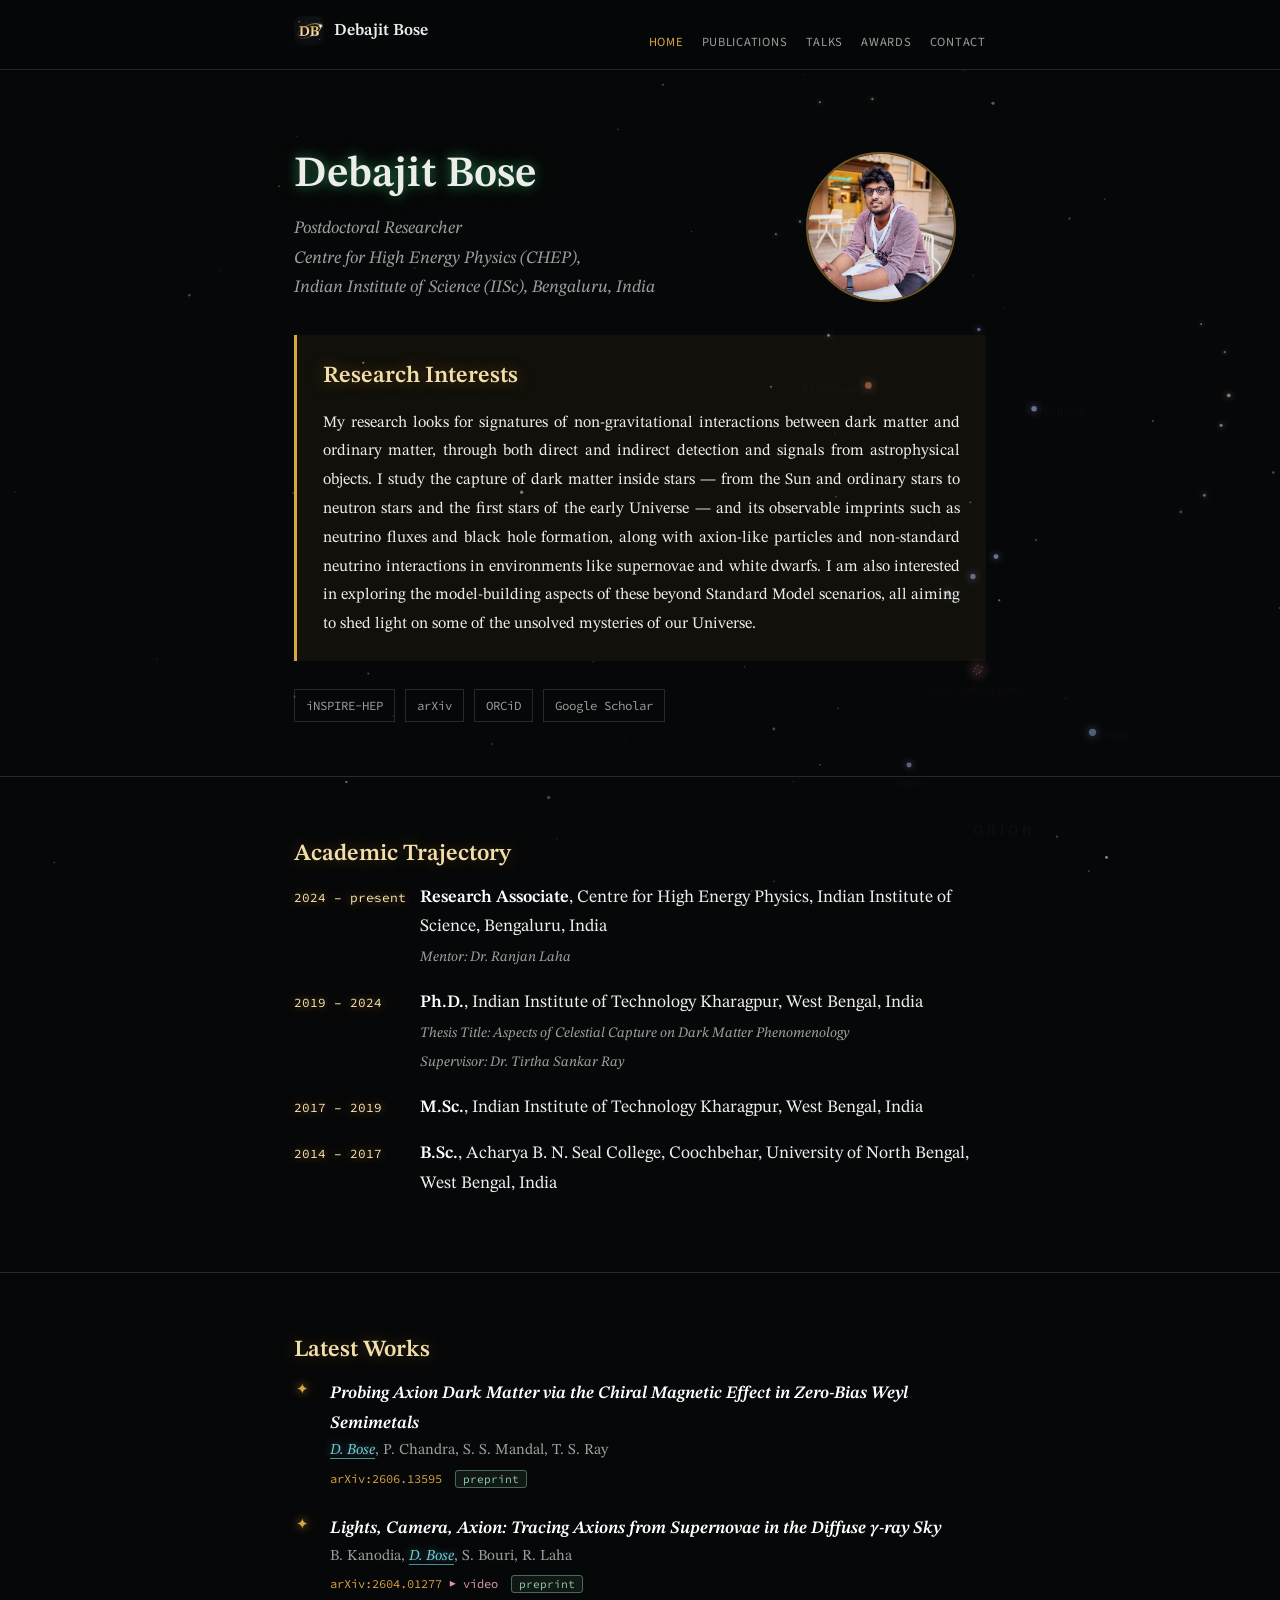
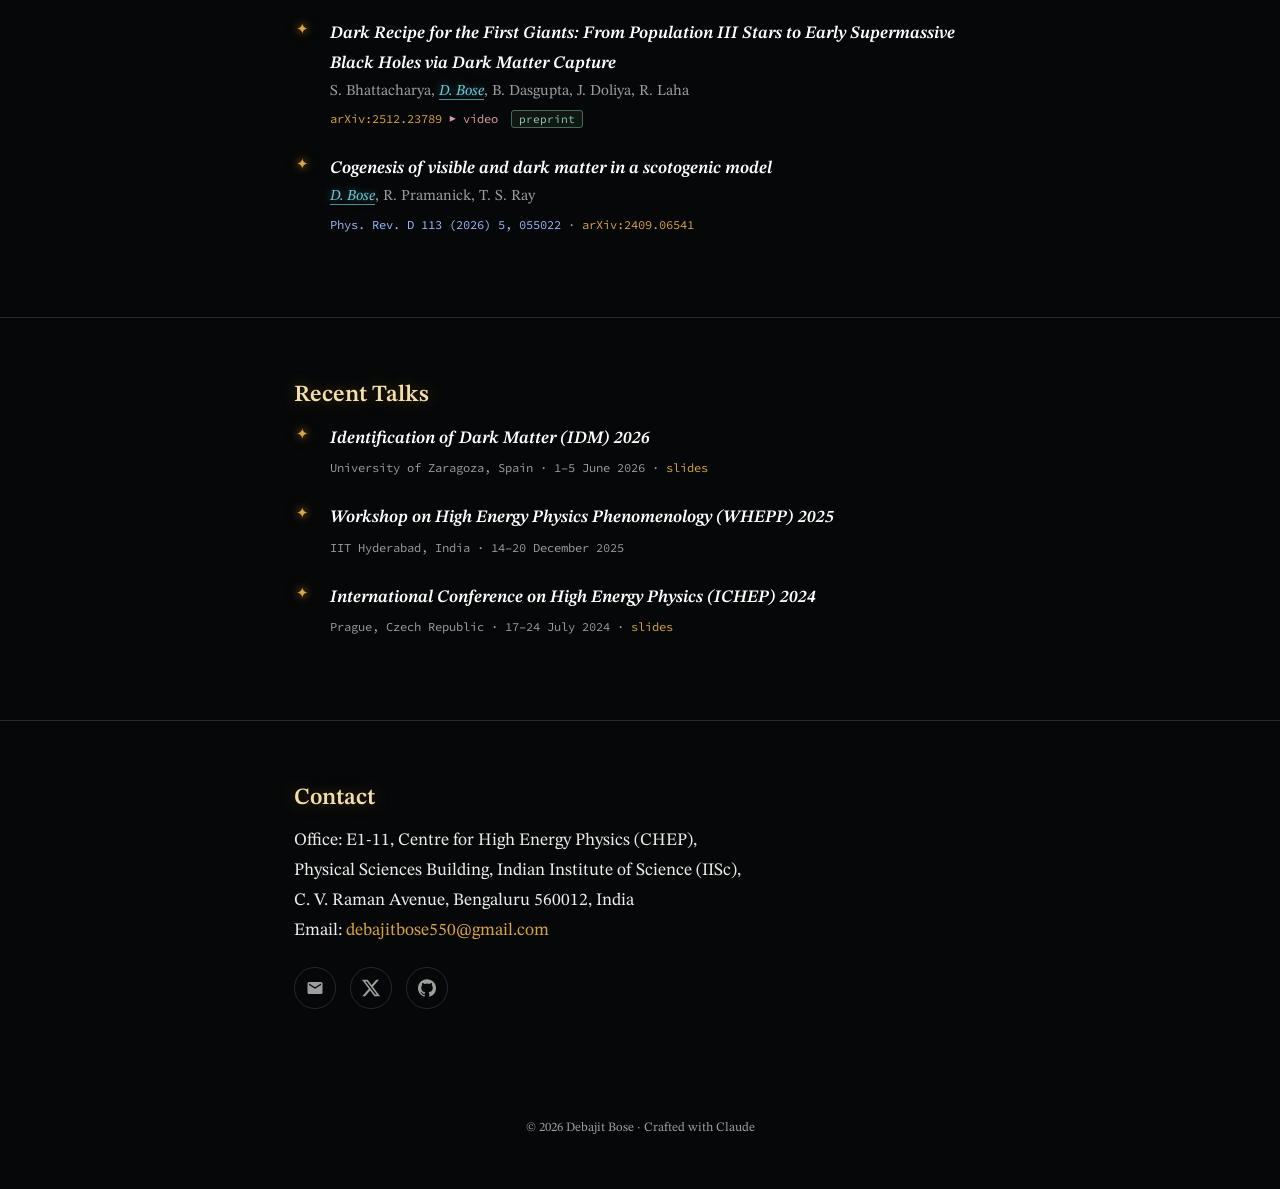
==== index.html @ 596e59e3 "Update index.html" ====
<!DOCTYPE html>
<html lang="en">
<head>
<meta charset="UTF-8">
<meta name="viewport" content="width=device-width, initial-scale=1.0">
<title>Debajit Bose — Particle Astrophysics</title>
<link rel="icon" href="dbose_logo.svg" type="image/svg+xml">
<meta name="description" content="Debajit Bose — postdoctoral researcher in dark matter phenomenology and particle astrophysics at CHEP, IISc Bengaluru.">
<link rel="preconnect" href="https://fonts.googleapis.com">
<link href="https://fonts.googleapis.com/css2?family=STIX+Two+Text:ital,wght@0,400;0,600;1,400&family=Source+Sans+3:ital,wght@0,400;0,600;1,400&family=Source+Code+Pro:wght@400&display=swap" rel="stylesheet">
<link rel="stylesheet" href="style.css">
</head>
<!-- The constellation for this page. Options: orion, virgo, scorpius, taurus, sagittarius -->
<body data-constellation="orion">

<canvas id="bg"></canvas>

<!-- ================= NAVIGATION (same on every page) ================= -->
<nav><div class="wrap">
  <!-- <span class="name">Debajit Bose</span> -->
  <a href="/" class="brand"><img class="brand-logo" src="dbose_logo.svg" alt="Debajit Bose logo"><span class="name">Debajit Bose</span></a>
  <ul>
    <li><a href="/" class="active">Home</a></li>
    <li><a href="publications.html">Publications</a></li>
    <li><a href="talks.html">Talks</a></li>
    <!-- <li><a href="proceedings.html">Proceedings</a></li> -->
    <li><a href="awards.html">Awards</a></li>
    <li><a href="/#contact">Contact</a></li>
  </ul>
  <div id="prog"></div>
</div></nav>

<!-- ================= HEADER: NAME + RESEARCH INTERESTS ================= -->
<header><div class="wrap reveal in">
  <!-- <h1>Debajit Bose</h1>
  <p class="affil">Research Associate · Centre for High Energy Physics<br>Indian Institute of Science, Bengaluru, India</p> -->
  <div class="namerow">
    <div>
      <h1>Debajit Bose</h1>
      <p class="affil">Postdoctoral Researcher<br>Centre for High Energy Physics (CHEP),<br>Indian Institute of Science (IISc), Bengaluru, India</p>
    </div>
    <img class="avatar" src="dbose_photo.jpg" alt="Debajit Bose" onerror="this.style.display='none'">
  </div>

  <div class="abstract">
    <h2>Research Interests</h2>
    <p>
    My research looks for signatures of non-gravitational interactions between dark matter and ordinary matter, 
    through both direct and indirect detection and signals from astrophysical objects. I study the capture of dark matter 
    inside stars — from the Sun and ordinary stars to neutron stars and the first stars of the early Universe — and its 
    observable imprints such as neutrino fluxes and black hole formation, along with axion-like particles and non-standard 
    neutrino interactions in environments like supernovae and white dwarfs. I am also interested in exploring the model-building 
    aspects of these beyond Standard Model scenarios, all aiming to shed light on some of the unsolved mysteries of our Universe.
    </p>
  </div>
  
  <style>
  .abstract p {
    text-align: justify;
    text-justify: inter-word;
    line-height: 1.8;
  }
  </style>

  <!-- ===== PROFILE LINKS: replace # with your real links ===== -->
  <div class="ids">
    <a href="https://inspirehep.net/authors/1922045?ui-citation-summary=true">iNSPIRE-HEP</a> <!-- INSPIRE-HEP AUTHOR PAGE LINK -->
    <a href="https://arxiv.org/search/?query=Debajit+Bose&searchtype=all&source=header">arXiv</a> <!-- ARXIV AUTHOR PAGE LINK -->
    <a href="https://orcid.org/0000-0001-8594-8885">ORCiD</a>
    <a href="https://scholar.google.com/citations?user=XjFADtMAAAAJ&hl=en&oi=ao">Google Scholar</a> <!-- GOOGLE SCHOLAR LINK -->
    <!-- <a href="cv.pdf">CV (PDF)</a> <!-- File named cv.pdf is need in the repository -->
  </div>
</div></header>

<!-- ===================== I. Academic History ===================== -->
<section id="education"><div class="wrap reveal">
  <!-- <h2><span class="secnum">I.</span>Education &amp; positions</h2> -->
  <h2>Academic Trajectory</h2>
  <!-- To add a row, copy one <div class="row"> ... </div> block -->
  <div class="row"><span class="yr">2024 – present</span><p><b>Research Associate</b>, Centre for High Energy Physics, Indian Institute of Science, Bengaluru, India<br>
    <i style="font-size:.9rem;color:var(--muted)">Mentor: Dr. Ranjan Laha</i></p></div>
  <div class="row"><span class="yr">2019 – 2024</span><p><b>Ph.D.</b>, Indian Institute of Technology Kharagpur, West Bengal, India<br>
    <i style="font-size:.9rem;color:var(--muted)">Thesis Title: Aspects of Celestial Capture on Dark Matter Phenomenology <br> Supervisor: Dr. Tirtha Sankar Ray</i></p></div>
  <div class="row"><span class="yr">2017 – 2019</span><p><b>M.Sc.</b>, Indian Institute of Technology Kharagpur, West Bengal, India</p></div>
  <div class="row"><span class="yr">2014 – 2017</span><p><b>B.Sc.</b>, Acharya B. N. Seal College, Coochbehar, University of North Bengal, West Bengal, India</p></div>
</div></section>

<!-- ===================== II. RECENT PREPRINTS & PUBLICATIONS ===================== -->
<section id="publications"><div class="wrap reveal">
  <!-- <h2><span class="secnum">II.</span>Recent Preprints &amp; Publications</h2> -->
  <h2>Latest Works</h2>
  <!-- <p class="seclead">Three most recent shown here — <a class="viewall" href="publications.html">view all →</a></p> -->
  <!-- To change these, copy entries from publications.html -->
  <ol class="refs">
    <li>
      <p class="pt">Probing Axion Dark Matter via the Chiral Magnetic Effect in Zero-Bias Weyl Semimetals</p>
      <p class="pa"><em>D. Bose</em>, P. Chandra, S. S. Mandal, T. S. Ray</p>
      <p class="pm"><a href="https://arxiv.org/abs/2606.13595">arXiv:2606.13595</a> <span class="tag">preprint</span></p>
    </li>
    <li>
      <p class="pt">Lights, Camera, Axion: Tracing Axions from Supernovae in the Diffuse &gamma;-ray Sky</p>
      <p class="pa">B. Kanodia, <em>D. Bose</em>, S. Bouri, R. Laha</p>
      <p class="pm"><a href="https://arxiv.org/abs/2604.01277">arXiv:2604.01277</a> <a class="youtube" href="https://youtu.be/Fe21R1D9jYI?si=KUGg5scEwMs_QJsv">▶ video</a> <span class="tag">preprint</span></p>
    </li>
    <li>
      <p class="pt">Dark Recipe for the First Giants: From Population III Stars to Early Supermassive Black Holes via Dark Matter Capture</p>
      <p class="pa">S. Bhattacharya, <em>D. Bose</em>, B. Dasgupta, J. Doliya, R. Laha</p>
      <p class="pm"><a href="https://arxiv.org/abs/2512.23789">arXiv:2512.23789</a> <a class="youtube" href="https://youtu.be/Kw52H-9Yb5Q?si=sDFeOWJeKEdwq_dn">▶ video</a> <span class="tag">preprint</span></p>
    </li>
    <li>
      <p class="pt">Cogenesis of visible and dark matter in a scotogenic model</p>
      <p class="pa"><em>D. Bose</em>, R. Pramanick, T. S. Ray</p>
      <p class="pm">
      <a class="journal" href="https://doi.org/10.1103/yrst-ltr5">Phys. Rev. D 113 (2026) 5, 055022</a> ·  
      <a href="https://arxiv.org/abs/2409.06541">arXiv:2409.06541</a>
      </p>
    </li>
  </ol>
</div></section>

<!-- ===================== III. RECENT TALKS ===================== -->
<section id="talks"><div class="wrap reveal">
  <!-- <h2><span class="secnum">III.</span>Recent Talks</h2> -->
  <h2>Recent Talks</h2>
  <!-- <p class="seclead">Three most recent shown here — <a class="viewall" href="talks.html">view all →</a></p> -->
  <!-- SAMPLE ENTRIES — replace with your real talks -->
  <ol class="refs">
    <li>
      <p class="pt">Identification of Dark Matter (IDM) 2026</p>
      <p class="pm">
        University of Zaragoza, Spain · 1–5 June 2026 ·
        <a href="https://indico.capa.unizar.es/event/40/contributions/743/attachments/676/1201/Debajit_Bose_IDM2026.pdf">slides</a>
      </p>
    </li>
    <li>
      <p class="pt">Workshop on High Energy Physics Phenomenology (WHEPP) 2025</p>
      <p class="pm">
        IIT Hyderabad, India · 14–20 December 2025
      </p>
    </li>
    <li>
      <p class="pt">International Conference on High Energy Physics (ICHEP) 2024</p>
      <p class="pm">
        Prague, Czech Republic · 17–24 July 2024 ·
        <a href="https://indico.cern.ch/event/1291157/contributions/5905101/attachments/2900308/5086020/2024_Debajit_ICHEP.pdf">slides</a>
      </p>
    </li>
  </ol>
</div></section>

<!-- ===================== IV. CONTACT ===================== -->
<section id="contact"><div class="wrap reveal">
  <!-- <h2><span class="secnum">IV.</span>Contact</h2> -->
  <h2>Contact</h2>
  <p>Office: E1-11, Centre for High Energy Physics (CHEP),<br>
  Physical Sciences Building, Indian Institute of Science (IISc),<br>
  C. V. Raman Avenue, Bengaluru 560012, India<br>
  Email: <a href="mailto:debajitbose550@gmail.com">debajitbose550@gmail.com</a></p>

  <!-- ===== SOCIAL ICONS: replace each # with your profile link ===== -->
  <div class="socials">
    <a href="mailto:debajitbose550@gmail.com" title="Email" aria-label="Email"><svg viewBox="0 0 24 24"><path d="M20 4H4a2 2 0 0 0-2 2v12a2 2 0 0 0 2 2h16a2 2 0 0 0 2-2V6a2 2 0 0 0-2-2zm0 4-8 5-8-5V6l8 5 8-5v2z"/></svg></a>
    <a href="https://x.com/debajit_bose" title="X (Twitter)" aria-label="X"><svg viewBox="0 0 24 24"><path d="M18.9 1.15h3.68l-8.04 9.19L24 22.85h-7.41l-5.8-7.58-6.64 7.58H.46l8.6-9.83L0 1.15h7.59l5.24 6.93 6.07-6.93zm-1.29 19.5h2.04L6.49 3.24H4.3l13.31 17.41z"/></svg></a>
    <!-- <a href="#" title="LinkedIn" aria-label="LinkedIn"><svg viewBox="0 0 24 24"><path d="M4.98 3.5C4.98 4.88 3.87 6 2.5 6S0 4.88 0 3.5 1.12 1 2.5 1s2.48 1.12 2.48 2.5zM.24 8.1h4.52V23H.24V8.1zM8.34 8.1h4.33v2.03h.06c.6-1.14 2.08-2.34 4.28-2.34 4.58 0 5.42 3.01 5.42 6.92V23h-4.52v-7.34c0-1.75-.03-4-2.44-4-2.44 0-2.81 1.9-2.81 3.87V23H8.34V8.1z"/></svg></a> -->
    <a href="https://github.com/debajitbose" title="GitHub" aria-label="GitHub"><svg viewBox="0 0 24 24"><path d="M12 .3a12 12 0 0 0-3.79 23.39c.6.11.82-.26.82-.58v-2.04c-3.34.73-4.04-1.61-4.04-1.61-.55-1.39-1.34-1.76-1.34-1.76-1.09-.74.08-.73.08-.73 1.2.08 1.84 1.24 1.84 1.24 1.07 1.83 2.81 1.3 3.5 1 .1-.78.42-1.31.76-1.61-2.66-.3-5.47-1.33-5.47-5.93 0-1.31.47-2.38 1.24-3.22-.13-.3-.54-1.52.11-3.18 0 0 1.01-.32 3.3 1.23a11.5 11.5 0 0 1 6 0c2.29-1.55 3.29-1.23 3.29-1.23.66 1.66.25 2.88.12 3.18.77.84 1.24 1.91 1.24 3.22 0 4.61-2.81 5.62-5.49 5.92.43.37.82 1.1.82 2.22v3.29c0 .32.21.7.83.58A12 12 0 0 0 12 .3z"/></svg></a>
    <!-- <a href="#" title="Bluesky" aria-label="Bluesky"><svg viewBox="0 0 24 24"><path d="M5.2 2.9C7.9 4.9 10.8 9 12 11.2 13.2 9 16.1 4.9 18.8 2.9 20.7 1.5 24 .4 24 3.9c0 .7-.4 5.8-.6 6.6-.8 2.9-3.6 3.7-6.1 3.2 4.4.7 5.5 3.2 3.1 5.7-4.6 4.6-6.6-1.2-8.2-4.6-1.6 3.4-3.6 9.2-8.2 4.6-2.4-2.5-1.3-5 3.1-5.7-2.5.5-5.3-.3-6.1-3.2C.4 9.7 0 4.6 0 3.9 0 .4 3.3 1.5 5.2 2.9z"/></svg></a> -->
  </div>
</div></section>

<footer>© 2026 Debajit Bose · Crafted with Claude</footer>

<script src="sky.js" defer></script>
</body>
</html>
---- style.css ----
/* ============================================================
   DEBAJIT BOSE — ACADEMIC WEBSITE STYLESHEET
   To change the accent colour, edit --gold and --gold-bright below.
   ============================================================ */

:root{
  --sky:#060708;            /* page background (near-black night sky) */
  --star:#EDEDEA;           /* main text colour */
  --muted:#9C9E9B;          /* secondary text colour */
  --gold:#D9A441;           /* accent */
  --gold-bright:#FFE7B0;    /* bright accent / glow */
  --heading:#F2DEA9;        /* glowing yellow headings */
  --rule:rgba(237,237,234,.14);
}
*{margin:0;padding:0;box-sizing:border-box}
html{scroll-behavior:smooth}
body{background:var(--sky);color:var(--star);font:400 17.5px/1.7 "STIX Two Text",serif}
a{color:var(--gold);text-decoration:none}
a:hover{color:var(--gold-bright)}
.wrap{max-width:740px;margin:0 auto;padding:0 24px}

#bg{position:fixed;inset:0;z-index:-1}

/* ---------- top navigation ---------- */
nav{border-bottom:1px solid var(--rule);background:rgba(6,7,8,.82);backdrop-filter:blur(8px);position:sticky;top:0;z-index:10}
nav .wrap{display:flex;justify-content:space-between;align-items:baseline;padding:16px 24px;position:relative;flex-wrap:wrap;gap:8px}
nav .name{font-weight:600;font-size:1.05rem;color:var(--star)}
nav ul{display:flex;gap:18px;list-style:none;font-family:"Source Sans 3",sans-serif;font-size:.78rem;letter-spacing:.06em;text-transform:uppercase;flex-wrap:wrap}
nav ul a{color:var(--muted)}
nav ul a:hover,nav ul a.active{color:var(--gold)}
#prog{position:absolute;left:0;bottom:-1px;height:2px;width:0%;background:linear-gradient(90deg,var(--gold),var(--gold-bright));box-shadow:0 0 8px rgba(217,164,65,.7)}

/* ---------- logo at the top ---------- */
.brand{display:flex;align-items:center;gap:10px;text-decoration:none}
.brand:hover{text-decoration:none}
.brand-logo{width:30px;height:30px;display:block;flex-shrink:0}
.brand .name{color:var(--star)}
.brand:hover .name{color:var(--gold)}

/* ---------- header (home page) ---------- */
header{padding:80px 0 54px;border-bottom:1px solid var(--rule)}
h1{font-size:2.7rem;font-weight:600;line-height:1.15}
header h1{text-shadow:0 0 12px rgba(60,179,113,.55),0 0 26px rgba(60,179,113,.3)}
.affil{margin-top:14px;font-style:italic;color:var(--muted)}
.abstract{margin-top:32px;padding:22px 26px;border-left:3px solid var(--gold);background:rgba(217,164,65,.06);font-size:1rem}
.abstract h2{margin-bottom:12px}
.ids{margin-top:28px;font-family:"Source Code Pro",monospace;font-size:.78rem;display:flex;flex-wrap:wrap;gap:10px}
.ids a{border:1px solid var(--rule);padding:5px 11px;color:var(--muted)}
.ids a:hover{border-color:var(--gold);color:var(--gold)}
.namerow{display:flex;align-items:center;justify-content:space-between;gap:30px}

/* ---------- avatar ---------- */
.avatar{width:150px;height:150px;border-radius:50%;object-fit:cover;flex-shrink:0;margin-right:30px;
  border:2px solid rgba(217,164,65,.5);animation:halo 4s ease-in-out infinite}
@keyframes halo{
  0%,100%{box-shadow:0 0 18px 3px rgba(217,164,65,.22), 0 0 48px 8px rgba(217,164,65,.08)}
  50%{box-shadow:0 0 26px 6px rgba(217,164,65,.34), 0 0 68px 14px rgba(217,164,65,.14)}
}
@media(max-width:600px){
  .namerow{flex-direction:column-reverse;align-items:flex-start;gap:20px}
  .avatar{width:120px;height:120px}
}
@media (prefers-reduced-motion: reduce){.avatar{animation:none;box-shadow:0 0 20px 4px rgba(217,164,65,.25)}}

/* ---------- sections & headings ---------- */
section{padding:58px 0;border-bottom:1px solid var(--rule)}
section:last-of-type{border-bottom:none}
h2{font-size:1.45rem;font-weight:600;margin-bottom:8px;color:var(--heading);text-shadow:0 0 16px rgba(217,164,65,.35)}
.secnum{color:var(--gold-bright);margin-right:10px;text-shadow:0 0 14px rgba(217,164,65,.85)}
.seclead{color:var(--muted);font-style:italic;margin-bottom:28px}
.viewall{font-family:"Source Sans 3",sans-serif;font-size:.82rem;letter-spacing:.05em;text-transform:uppercase}

/* ---------- reference-style lists (publications, talks, ...) ---------- */
/* ol.refs{list-style:none;counter-reset:p}
ol.refs li{counter-increment:p;position:relative;padding:0 0 24px 44px}
ol.refs li::before{content:"["counter(p)"]";position:absolute;left:0;font-family:"Source Code Pro",monospace;font-size:.85rem;color:var(--gold-bright);text-shadow:0 0 10px rgba(217,164,65,.6)}
.pt{font-weight:600;color:#fff} */
ol.refs{list-style:none}
ol.refs li{position:relative;padding:0 0 24px 36px}
ol.refs li::before{content:"\2726";position:absolute;left:2px;top:2px;font-size:.95rem;color:var(--gold);text-shadow:0 0 8px rgba(217,164,65,.75),0 0 16px rgba(217,164,65,.35);line-height:1.3}
/* numbered + reversed — main publications list only */
ol.refs.pub-numbered{list-style:decimal;padding-left:34px}
ol.refs.pub-numbered li{padding-left:8px}
ol.refs.pub-numbered li::before{content:none}
ol.refs.pub-numbered li::marker{color:var(--gold-bright);font-family:"Source Code Pro",monospace}
.pt{font-weight:600;font-style:italic;color:#fff}
.pa{font-size:.95rem;color:var(--muted)}
/* .pa em{font-style:normal;color:var(--star);border-bottom:1px solid var(--rule)} */
/* .pa em{font-style:normal;color:#D99AA6;border-bottom:2px solid rgba(217,154,166,.75);text-shadow:0 0 8px rgba(217,154,166,.55),0 0 18px rgba(217,154,166,.3)} */
.pa em{font-style:italic;color:#6FC9D4;border-bottom:1px solid rgba(111,201,212,.7);text-shadow:0 0 8px rgba(111,201,212,.5),0 0 18px rgba(111,201,212,.28)}
.pm{font-family:"Source Code Pro",monospace;font-size:.76rem;color:var(--muted);margin-top:5px}
/* .tag{color:var(--gold);border:1px solid rgba(217,164,65,.4);padding:1px 7px;font-size:.7rem;margin-left:6px}*/
.tag{color:#8FD0A8;border:1px solid rgba(143,208,168,.45);background:rgba(143,208,168,.08);padding:1px 7px;font-size:.7rem;margin-left:6px;border-radius:3px}
.tag-online{color:#B9A7E8;border:1px solid rgba(185,167,232,.45);background:rgba(185,167,232,.08);padding:1px 7px;font-size:.7rem;margin-left:6px;border-radius:3px}
.pm a.journal{color:#9FB8FF}
.pm a.journal:hover{color:#C9D8FF}
.pm a.youtube{color:#D99AA6}
.pm a.youtube:hover{color:#D99AA6}

/* ---------- timeline rows (education, awards) ---------- */
.row{display:flex;gap:16px;margin-bottom:16px}
.row .yr{font-family:"Source Code Pro",monospace;font-size:.8rem;color:var(--gold-bright);white-space:nowrap;margin-top:4px;text-shadow:0 0 10px rgba(217,164,65,.6);min-width:110px}
.row b{color:#fff;font-weight:600}

/* ---------- contact socials ---------- */
.socials{display:flex;gap:14px;margin-top:22px;flex-wrap:wrap}
.socials a{display:flex;align-items:center;justify-content:center;width:42px;height:42px;border:1px solid var(--rule);border-radius:50%;color:var(--muted)}
.socials a:hover{border-color:var(--gold);color:var(--gold)}
.socials svg{width:18px;height:18px;fill:currentColor}

/* ---------- sub-page title ---------- */
.pagetitle{font-size:2.1rem;padding:46px 0 0;color:var(--heading);text-shadow:0 0 16px rgba(217,164,65,.35)}
.back{display:inline-block;margin:34px 0 60px;font-family:"Source Sans 3",sans-serif;font-size:.82rem;letter-spacing:.06em;text-transform:uppercase}

/* footer{padding:50px 0;text-align:center;font-family:"Source Sans 3",sans-serif;font-size:.8rem;color:var(--muted)} */
footer{padding:50px 0;text-align:center;font-size:.8rem;color:var(--muted)}

/* ---------- scroll reveal ---------- */
.reveal{opacity:0;transform:translateY(18px);transition:opacity .7s ease, transform .7s ease}
.reveal.in{opacity:1;transform:none}

@media (prefers-reduced-motion: reduce){
  .reveal{opacity:1;transform:none;transition:none}
}
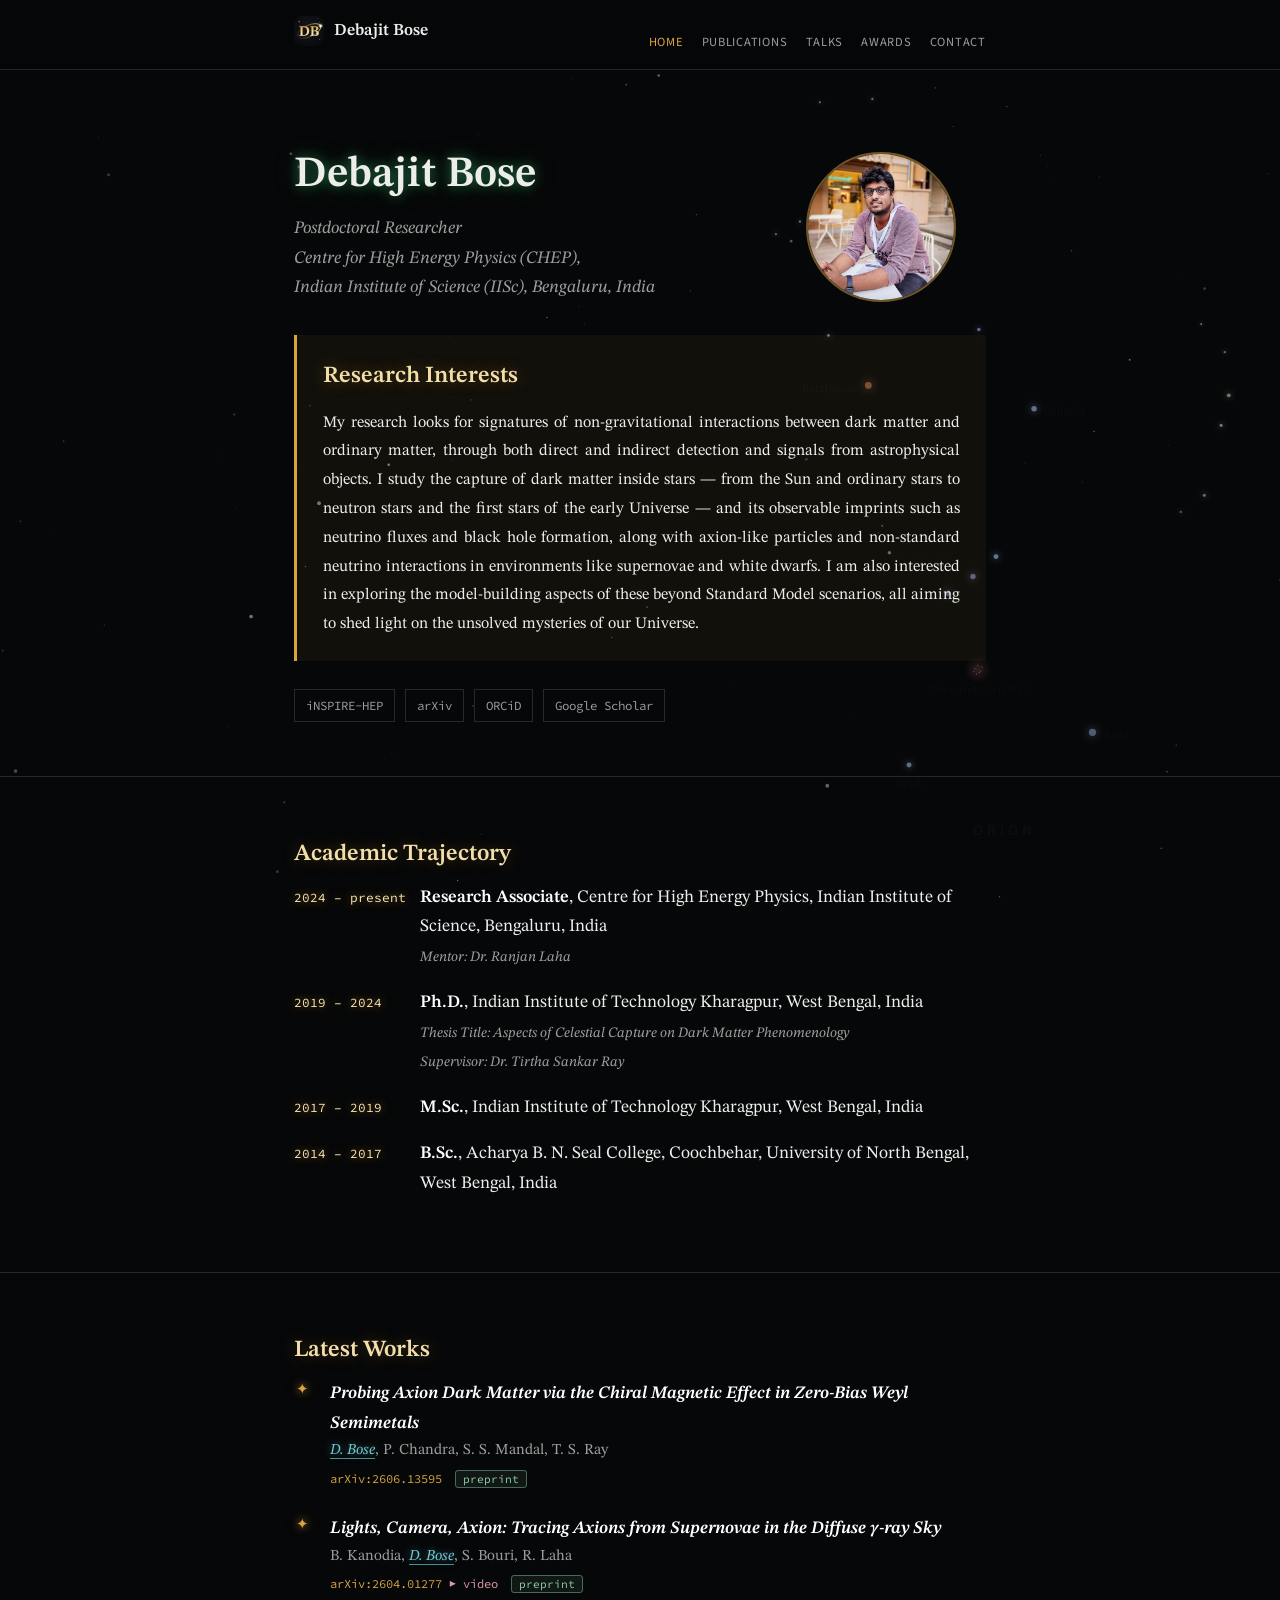
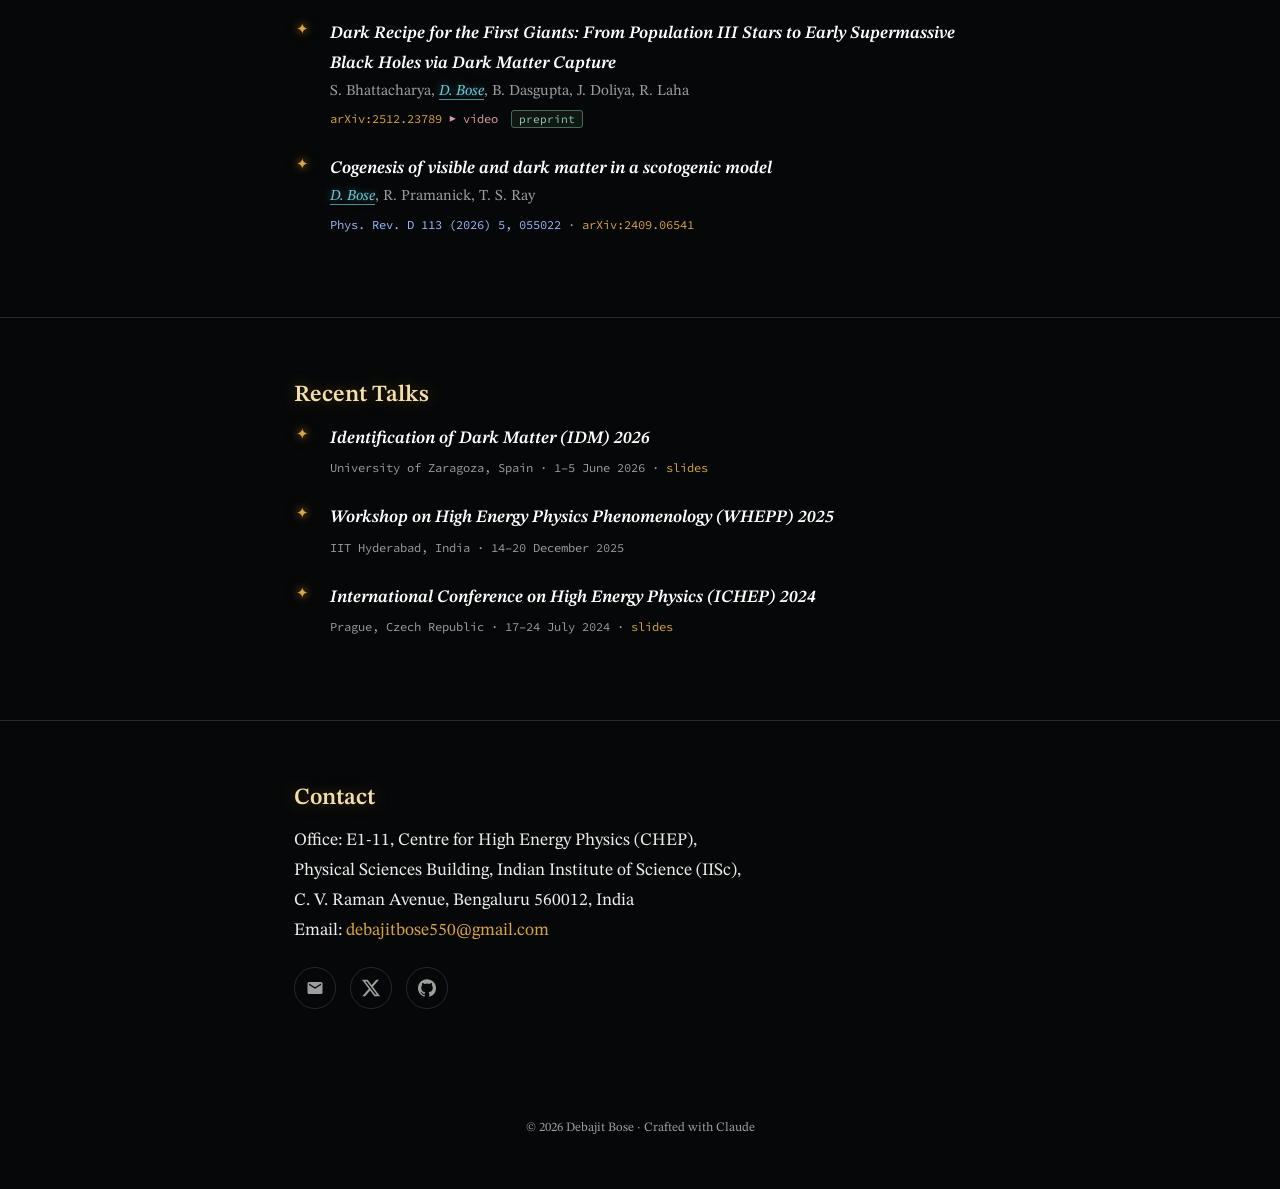
==== commit e33f2ea6: "Update index.html" ====
--- a/index.html
+++ b/index.html
@@ -50,7 +50,7 @@
     inside stars — from the Sun and ordinary stars to neutron stars and the first stars of the early Universe — and its 
     observable imprints such as neutrino fluxes and black hole formation, along with axion-like particles and non-standard 
     neutrino interactions in environments like supernovae and white dwarfs. I am also interested in exploring the model-building 
-    aspects of these beyond Standard Model scenarios, all aiming to shed light on some of the unsolved mysteries of our Universe.
+    aspects of these beyond Standard Model scenarios, all aiming to shed light on the unsolved mysteries of our Universe.
     </p>
   </div>
   
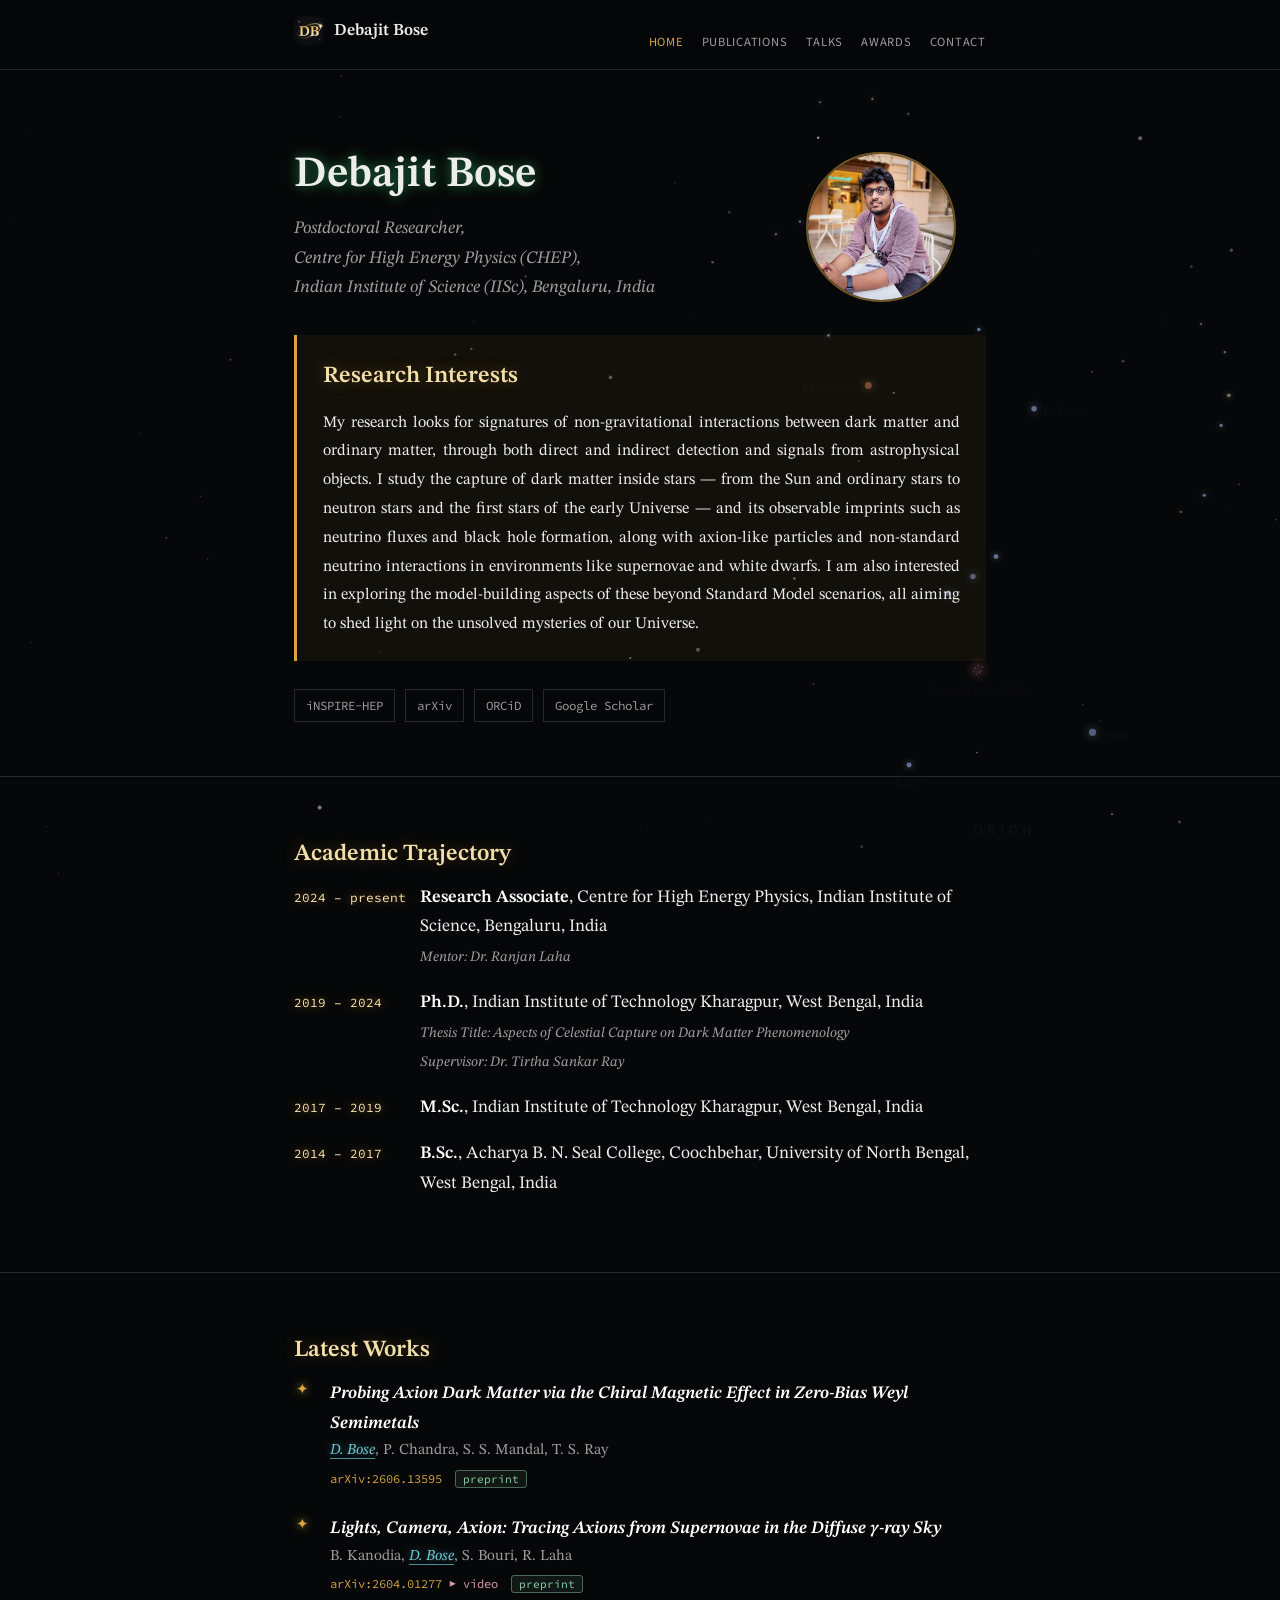
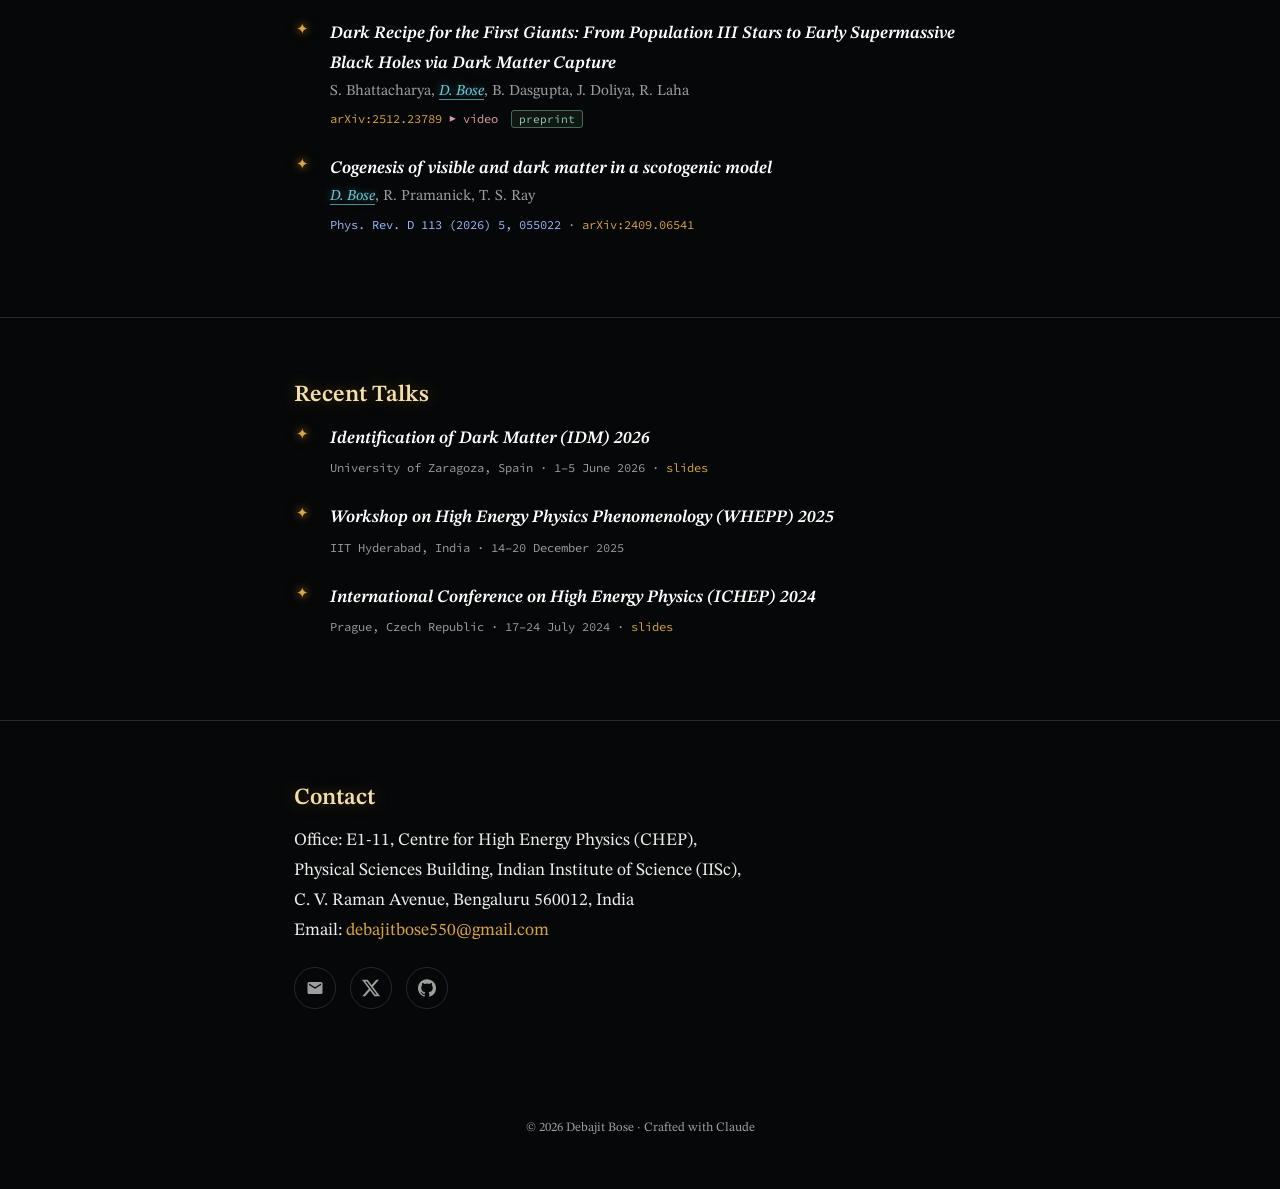
==== commit b5a91748: "Update index.html" ====
--- a/index.html
+++ b/index.html
@@ -37,7 +37,7 @@
   <div class="namerow">
     <div>
       <h1>Debajit Bose</h1>
-      <p class="affil">Postdoctoral Researcher<br>Centre for High Energy Physics (CHEP),<br>Indian Institute of Science (IISc), Bengaluru, India</p>
+      <p class="affil">Postdoctoral Researcher,<br>Centre for High Energy Physics (CHEP),<br>Indian Institute of Science (IISc), Bengaluru, India</p>
     </div>
     <img class="avatar" src="dbose_photo.jpg" alt="Debajit Bose" onerror="this.style.display='none'">
   </div>
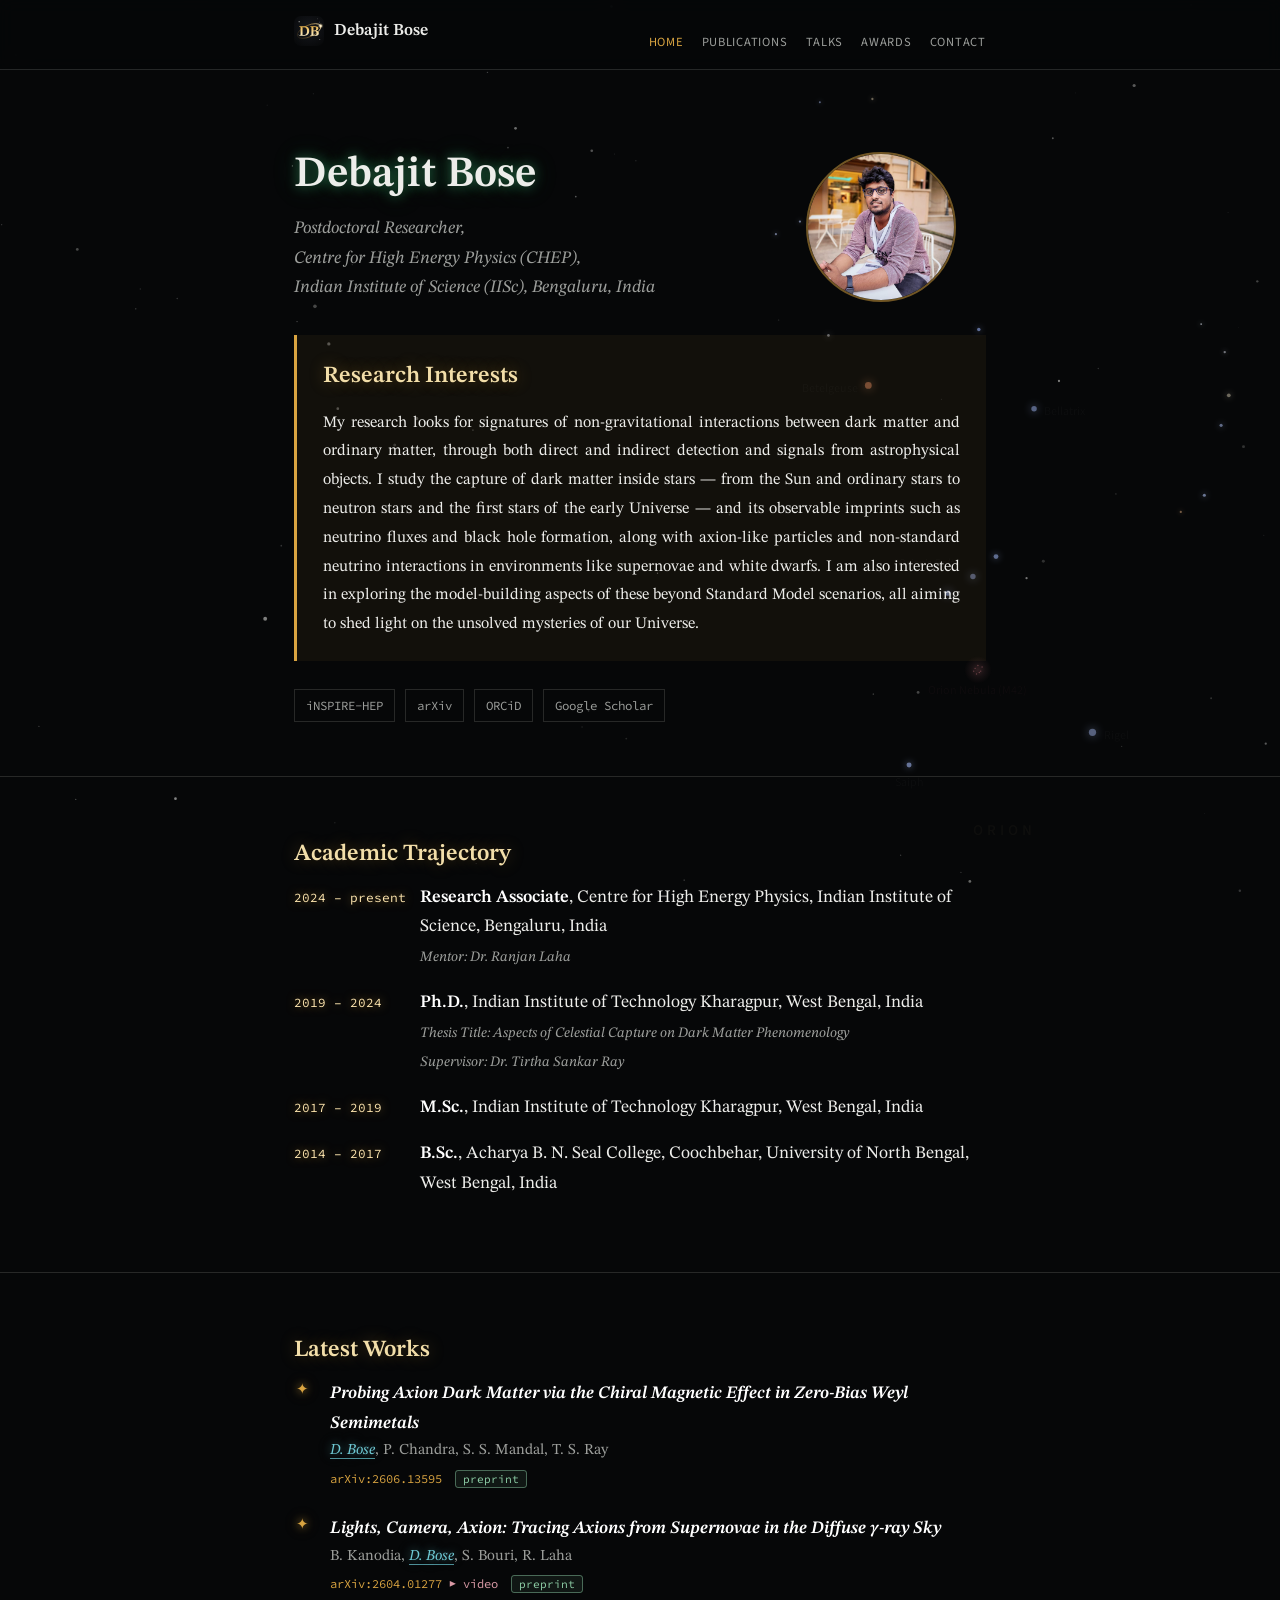
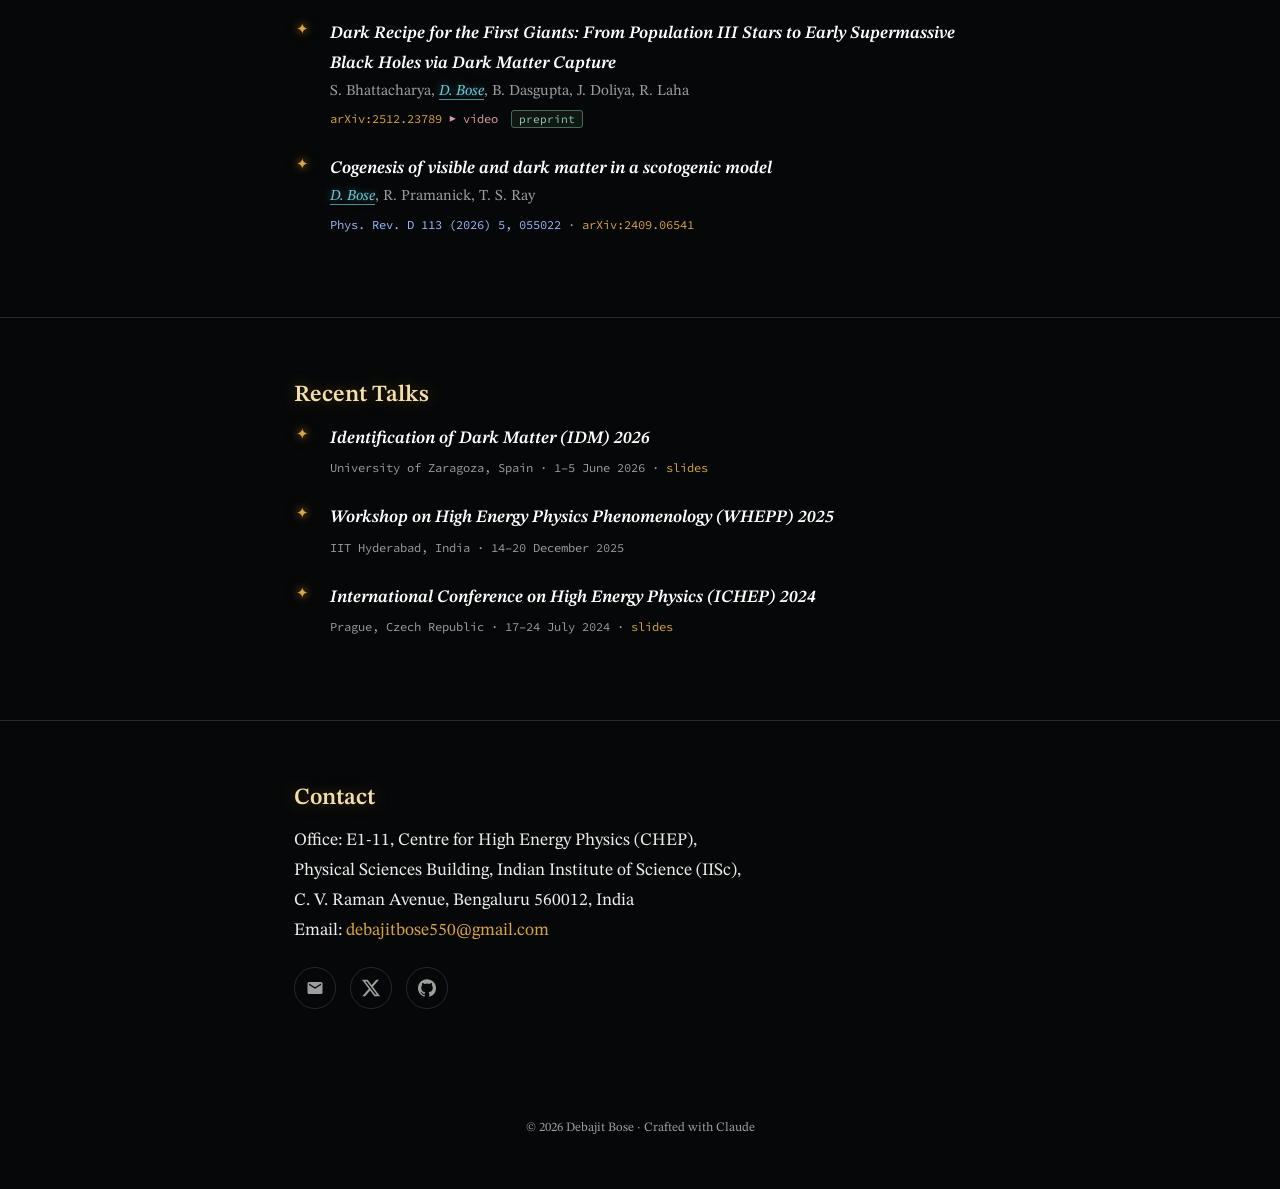
==== commit fd8085d9: "Update index.html" ====
--- a/index.html
+++ b/index.html
@@ -3,7 +3,7 @@
 <head>
 <meta charset="UTF-8">
 <meta name="viewport" content="width=device-width, initial-scale=1.0">
-<title>Debajit Bose — Particle Astrophysics</title>
+<title>Debajit Bose — Astroparticle Physicist</title>
 <link rel="icon" href="dbose_logo.svg" type="image/svg+xml">
 <meta name="description" content="Debajit Bose — postdoctoral researcher in dark matter phenomenology and particle astrophysics at CHEP, IISc Bengaluru.">
 <link rel="preconnect" href="https://fonts.googleapis.com">
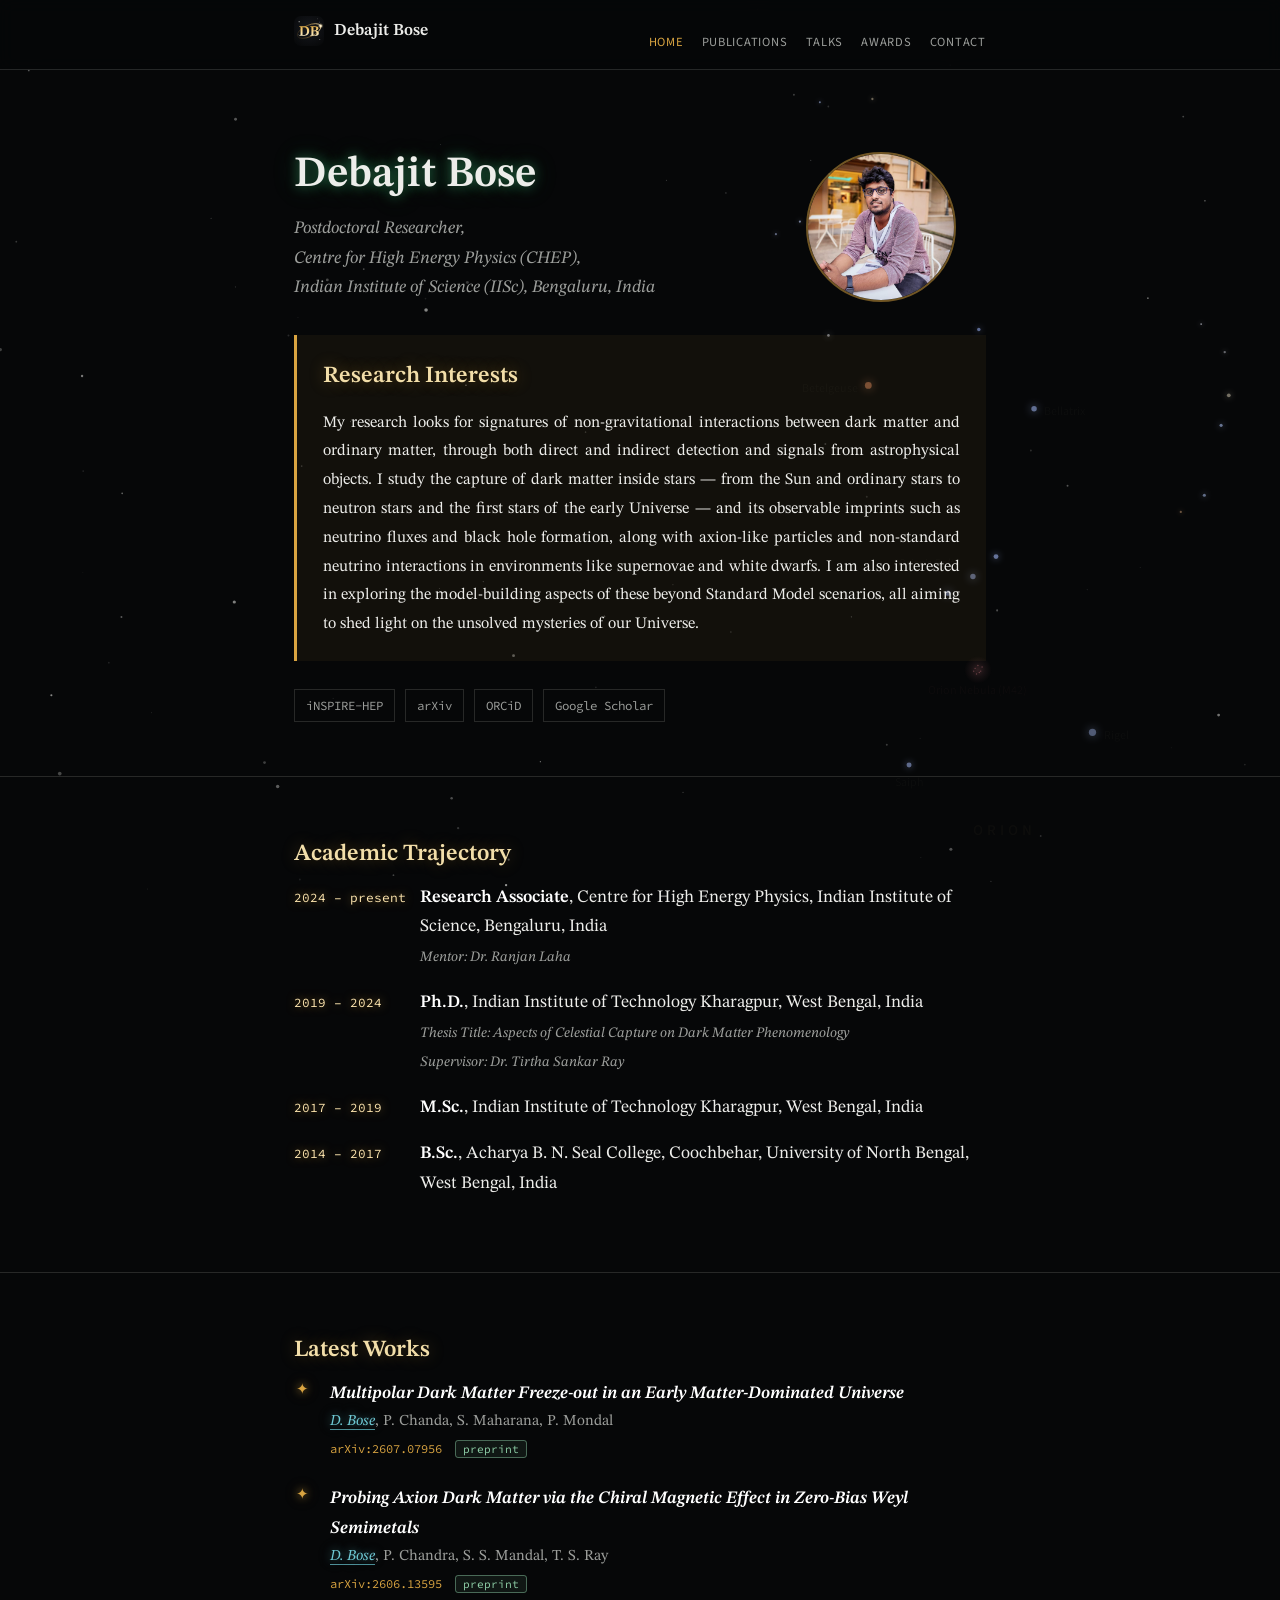
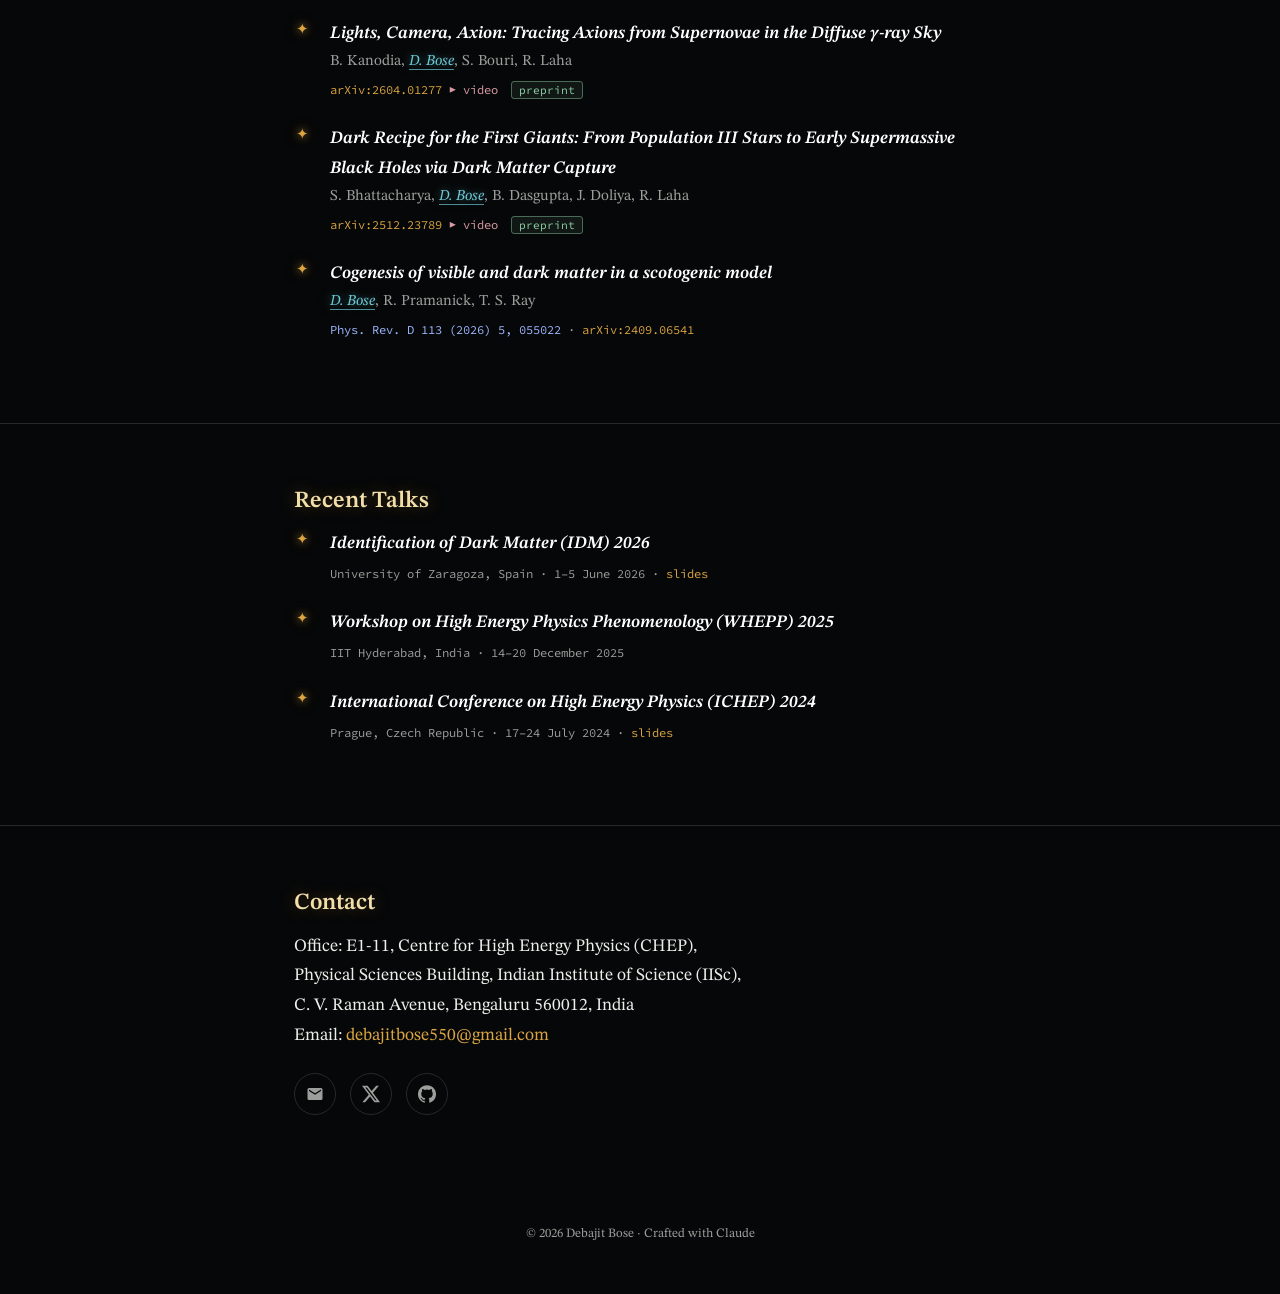
==== commit 68dea67b: "Update index.html" ====
--- a/index.html
+++ b/index.html
@@ -93,6 +93,11 @@
   <!-- To change these, copy entries from publications.html -->
   <ol class="refs">
     <li>
+      <p class="pt">Multipolar Dark Matter Freeze-out in an Early Matter-Dominated Universe</p>
+      <p class="pa"><em>D. Bose</em>, P. Chanda, S. Maharana, P. Mondal</p>
+      <p class="pm"><a href="https://arxiv.org/abs/2607.07956">arXiv:2607.07956</a> <span class="tag">preprint</span></p>
+    </li>
+    <li>
       <p class="pt">Probing Axion Dark Matter via the Chiral Magnetic Effect in Zero-Bias Weyl Semimetals</p>
       <p class="pa"><em>D. Bose</em>, P. Chandra, S. S. Mandal, T. S. Ray</p>
       <p class="pm"><a href="https://arxiv.org/abs/2606.13595">arXiv:2606.13595</a> <span class="tag">preprint</span></p>
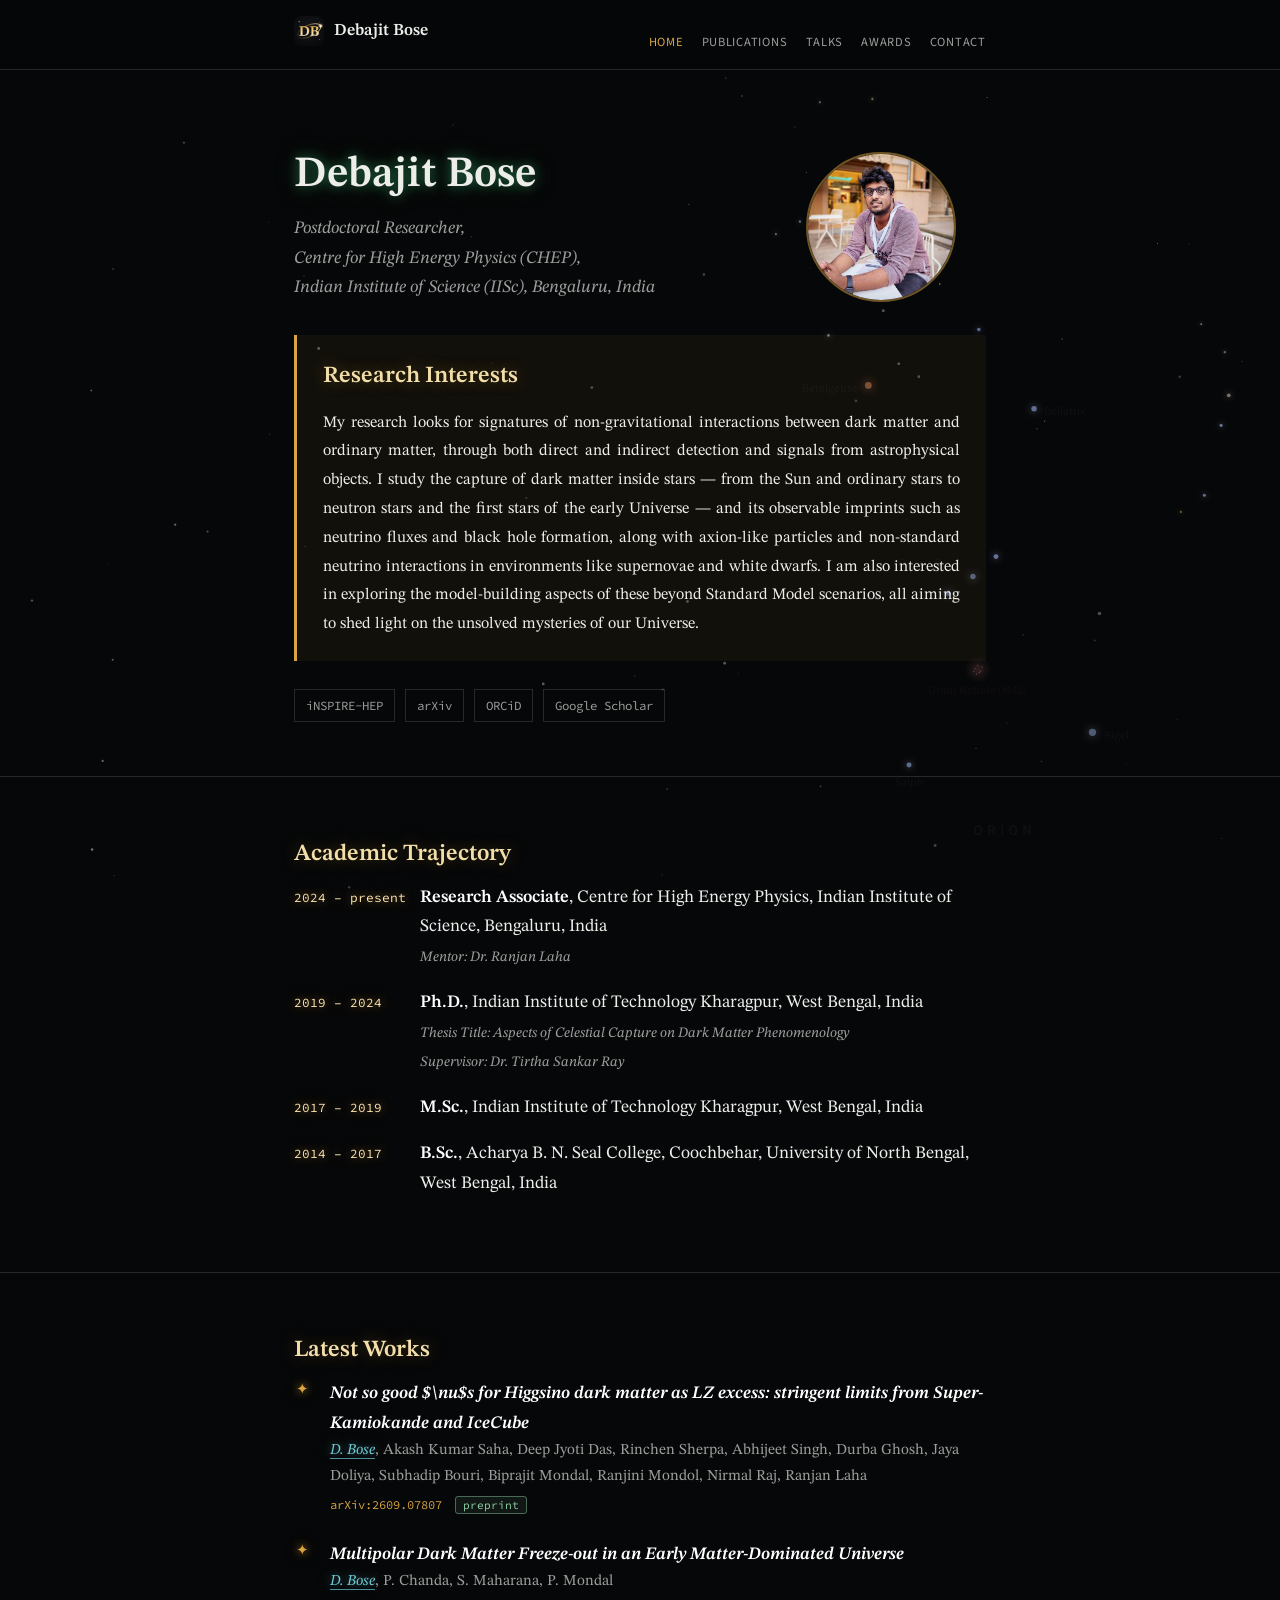
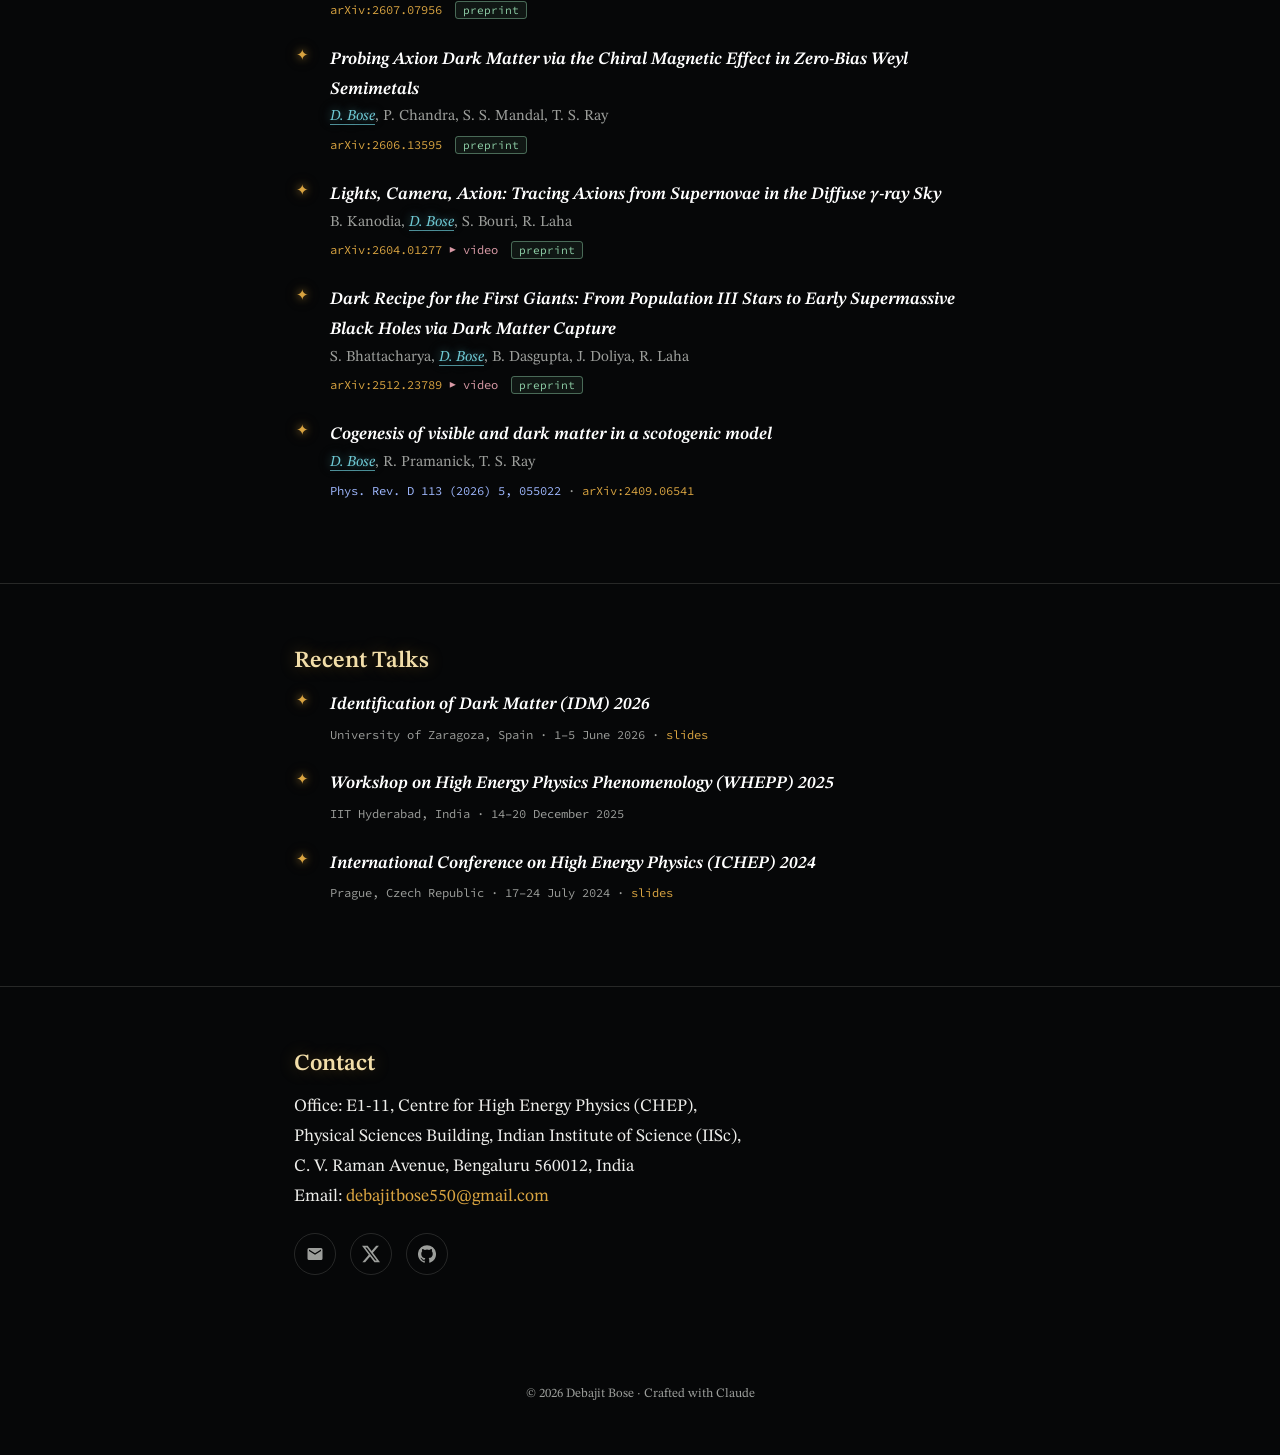
==== commit 3ba3a6bd: "Update index.html" ====
--- a/index.html
+++ b/index.html
@@ -93,6 +93,11 @@
   <!-- To change these, copy entries from publications.html -->
   <ol class="refs">
     <li>
+      <p class="pt">Not so good $\nu$s for Higgsino dark matter as LZ excess: stringent limits from Super-Kamiokande and IceCube</p>
+      <p class="pa"><em>D. Bose</em>, Akash Kumar Saha, Deep Jyoti Das, Rinchen Sherpa, Abhijeet Singh, Durba Ghosh, Jaya Doliya, Subhadip Bouri, Biprajit Mondal, Ranjini Mondol, Nirmal Raj, Ranjan Laha</p>
+      <p class="pm"><a href="https://arxiv.org/abs/2609.07807">arXiv:2609.07807</a> <span class="tag">preprint</span></p>
+    </li>
+    <li>
       <p class="pt">Multipolar Dark Matter Freeze-out in an Early Matter-Dominated Universe</p>
       <p class="pa"><em>D. Bose</em>, P. Chanda, S. Maharana, P. Mondal</p>
       <p class="pm"><a href="https://arxiv.org/abs/2607.07956">arXiv:2607.07956</a> <span class="tag">preprint</span></p>
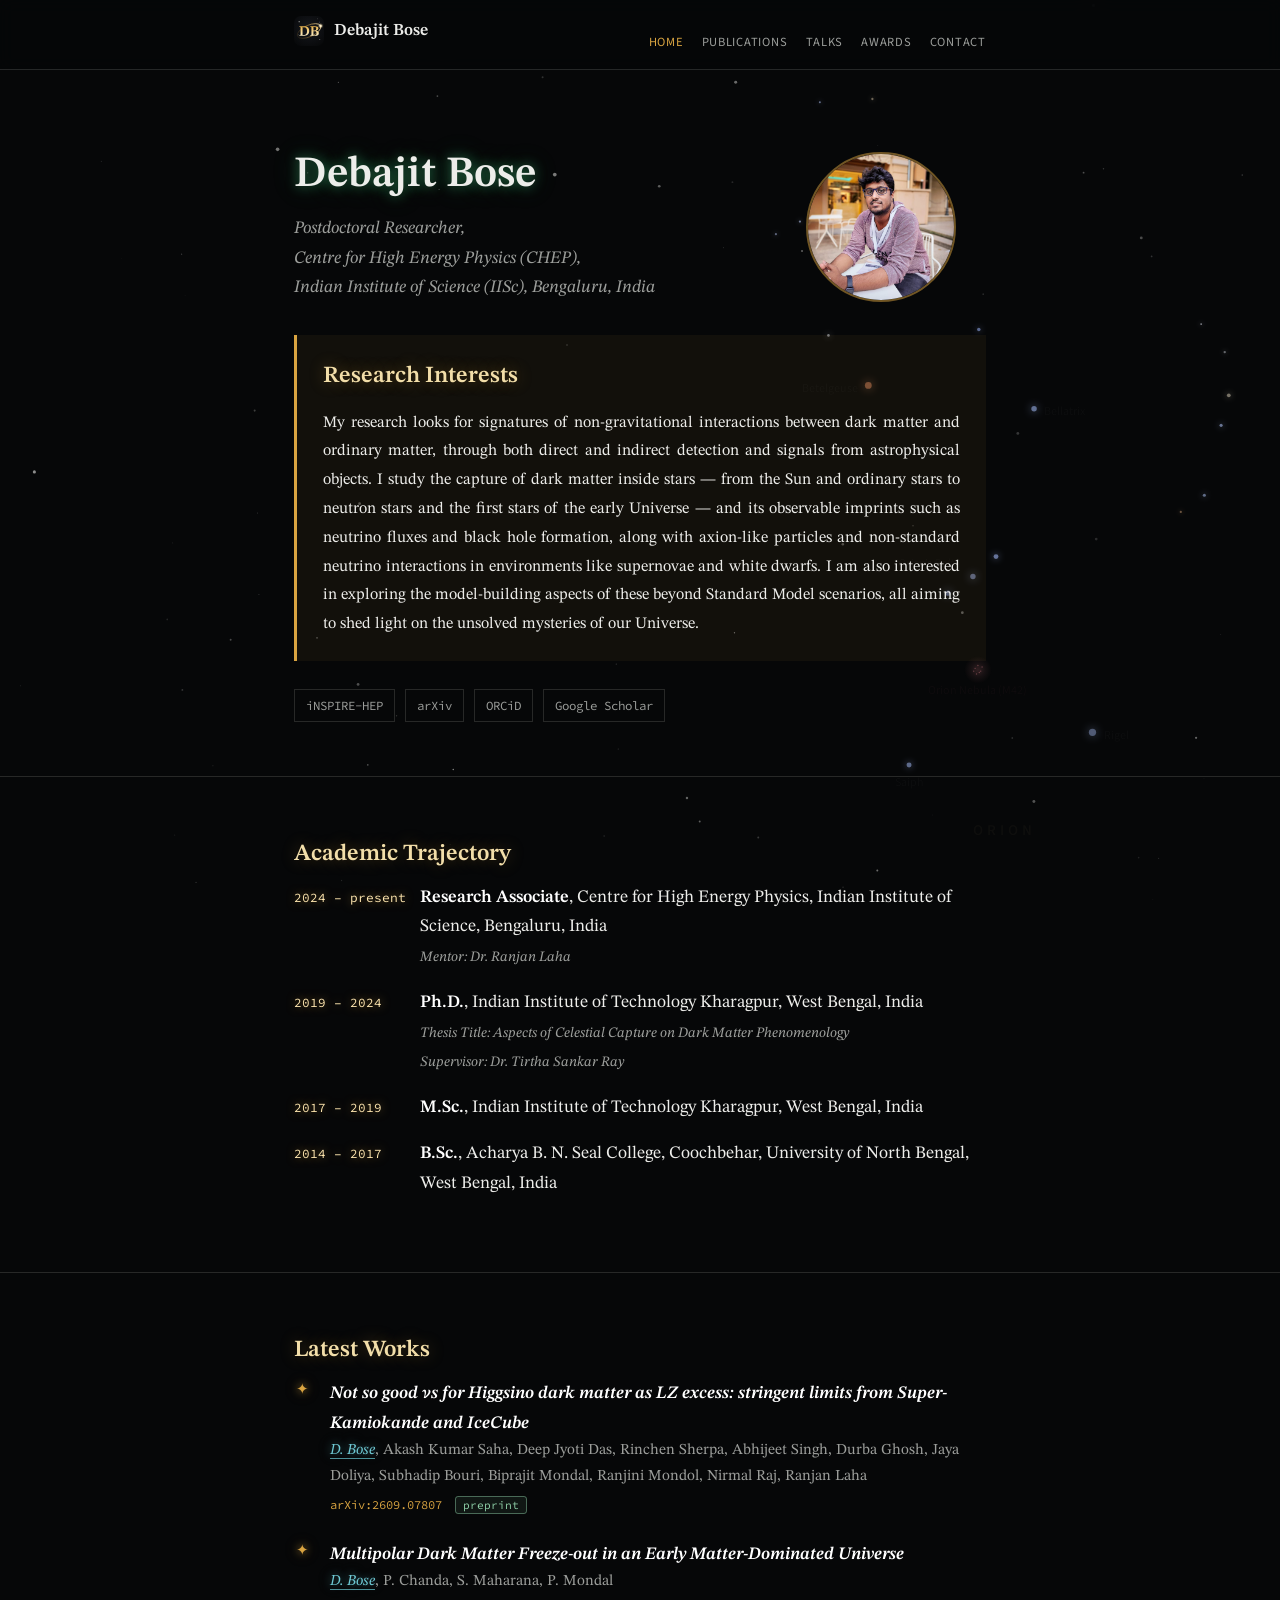
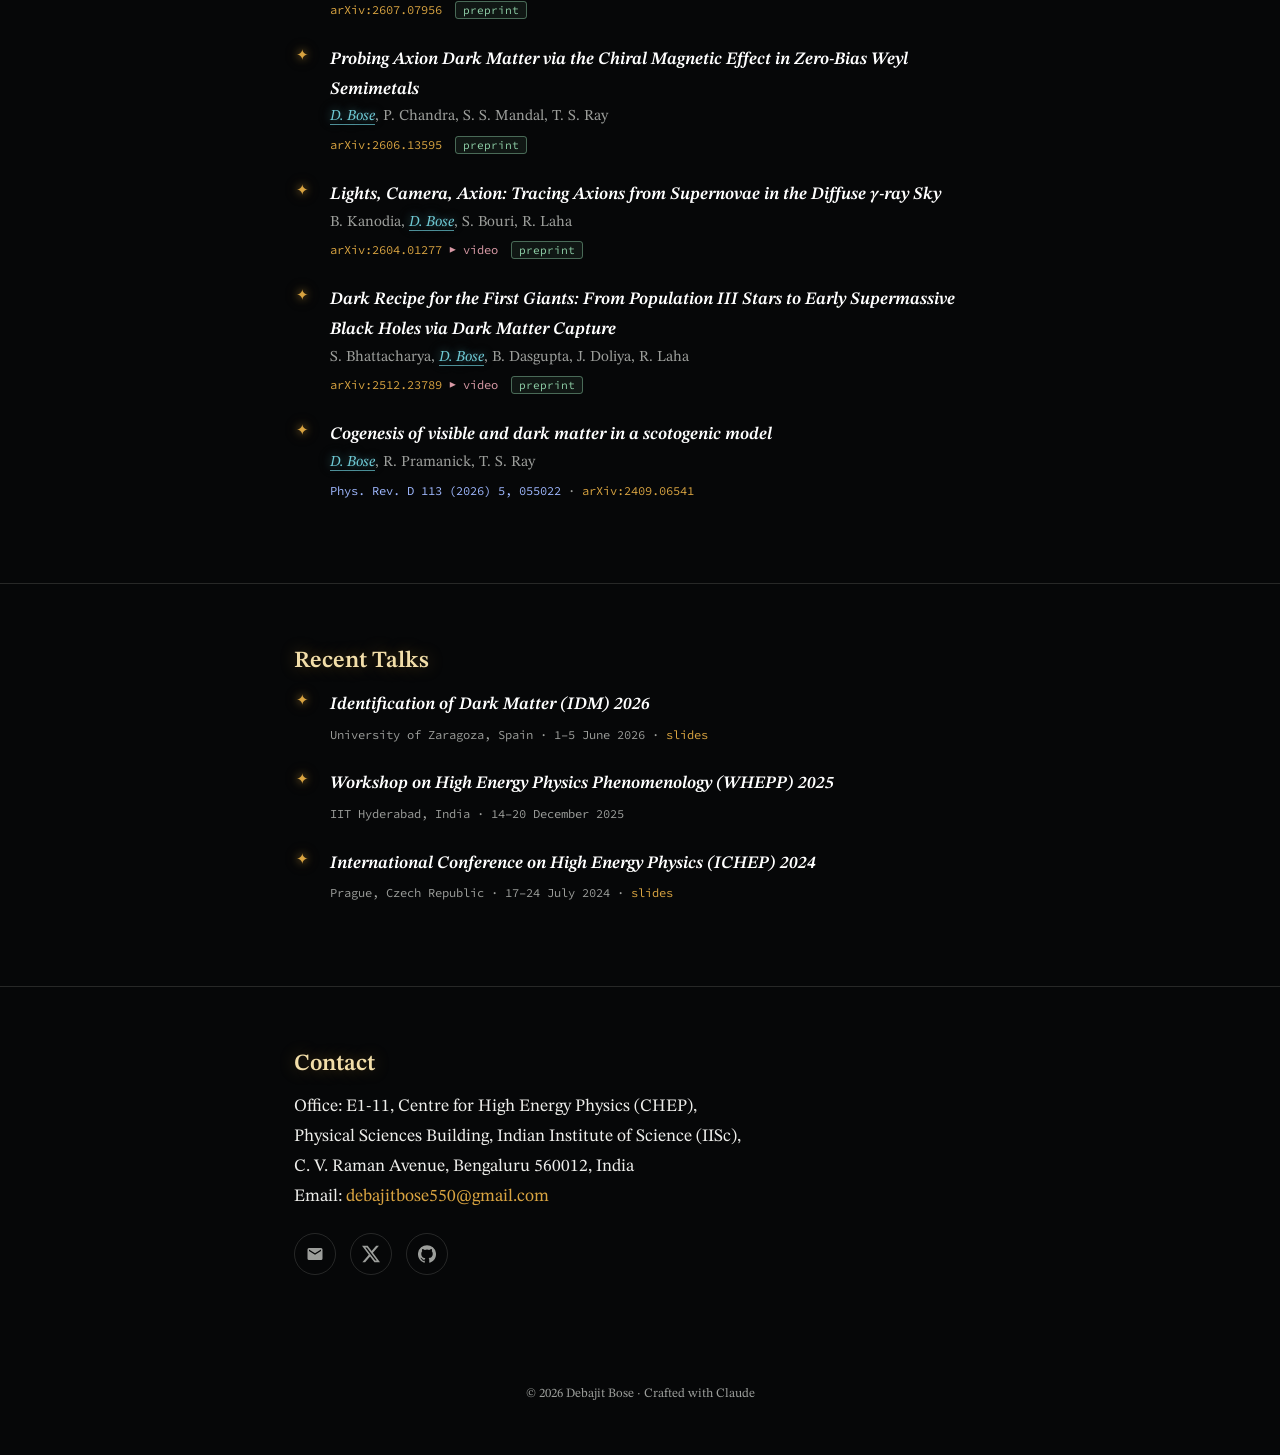
==== commit 279a8e92: "Update index.html" ====
--- a/index.html
+++ b/index.html
@@ -93,7 +93,7 @@
   <!-- To change these, copy entries from publications.html -->
   <ol class="refs">
     <li>
-      <p class="pt">Not so good $\nu$s for Higgsino dark matter as LZ excess: stringent limits from Super-Kamiokande and IceCube</p>
+      <p class="pt">Not so good νs for Higgsino dark matter as LZ excess: stringent limits from Super-Kamiokande and IceCube</p>
       <p class="pa"><em>D. Bose</em>, Akash Kumar Saha, Deep Jyoti Das, Rinchen Sherpa, Abhijeet Singh, Durba Ghosh, Jaya Doliya, Subhadip Bouri, Biprajit Mondal, Ranjini Mondol, Nirmal Raj, Ranjan Laha</p>
       <p class="pm"><a href="https://arxiv.org/abs/2609.07807">arXiv:2609.07807</a> <span class="tag">preprint</span></p>
     </li>
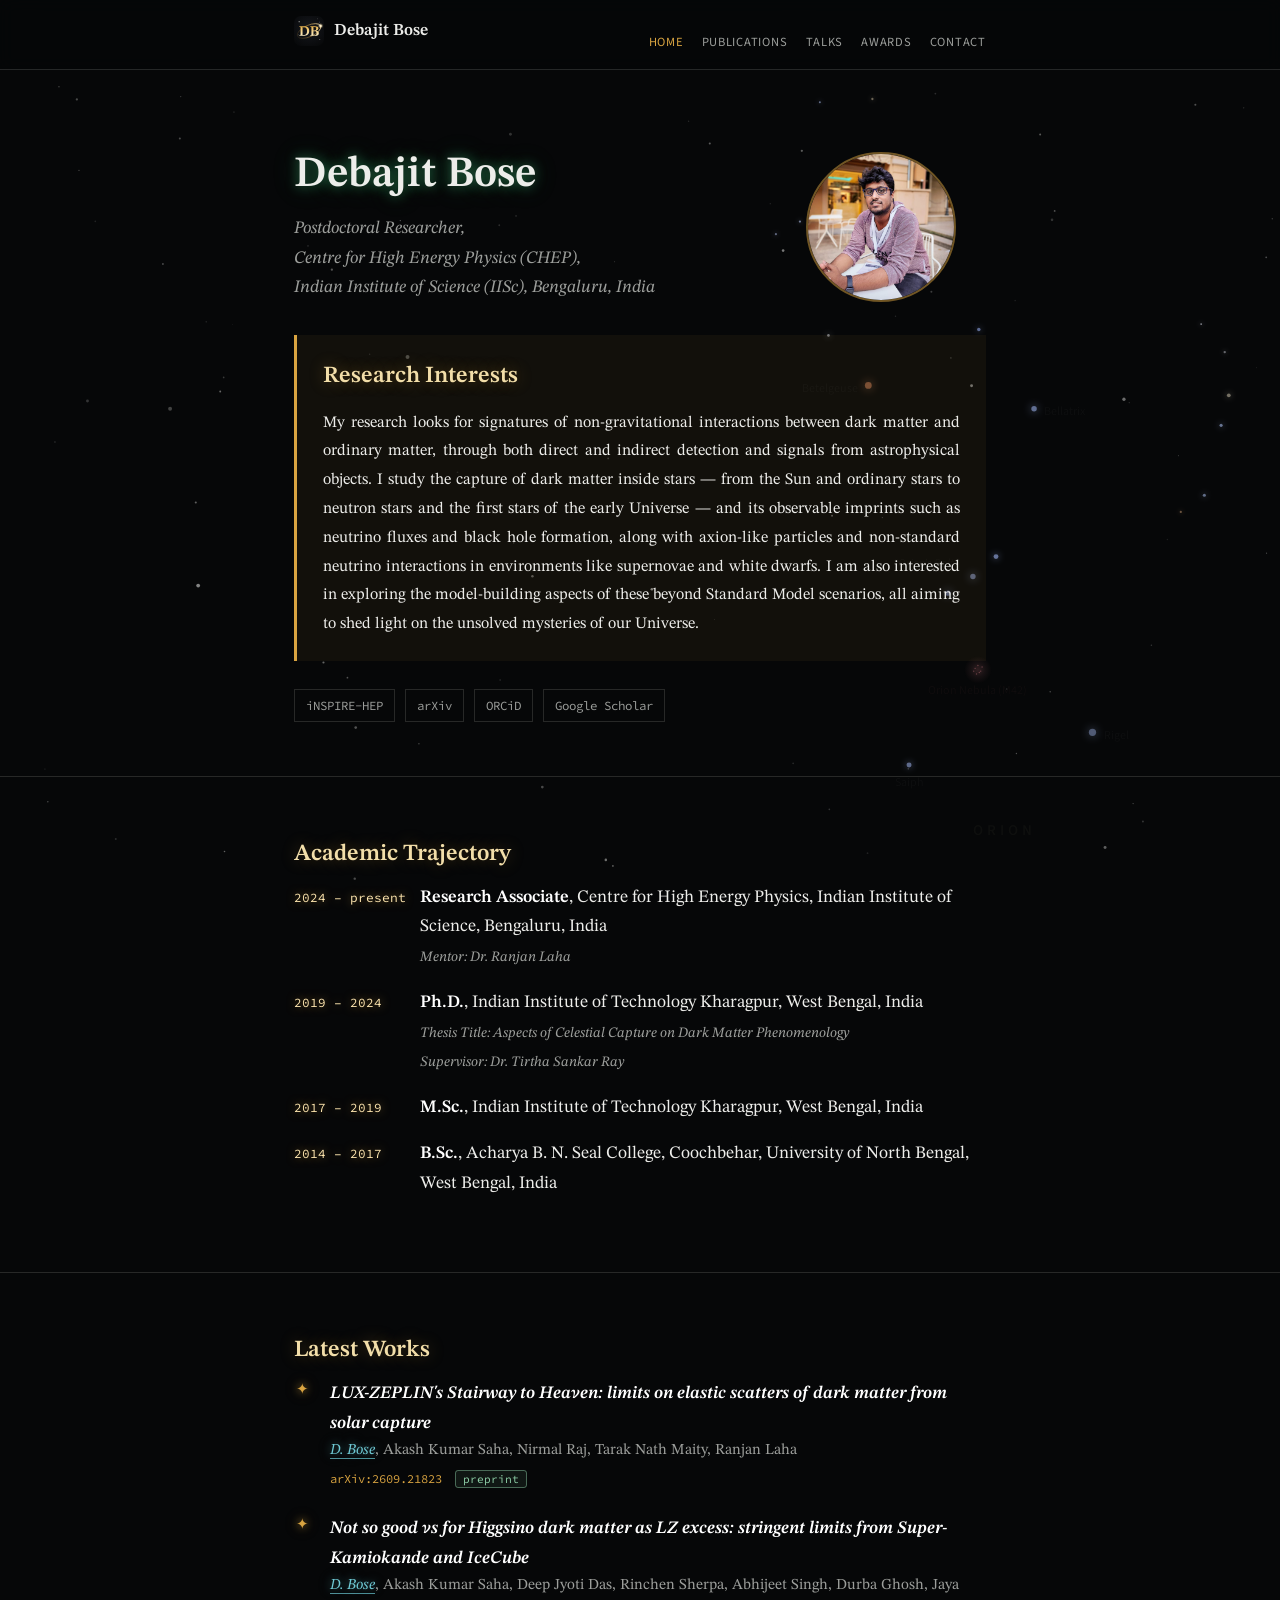
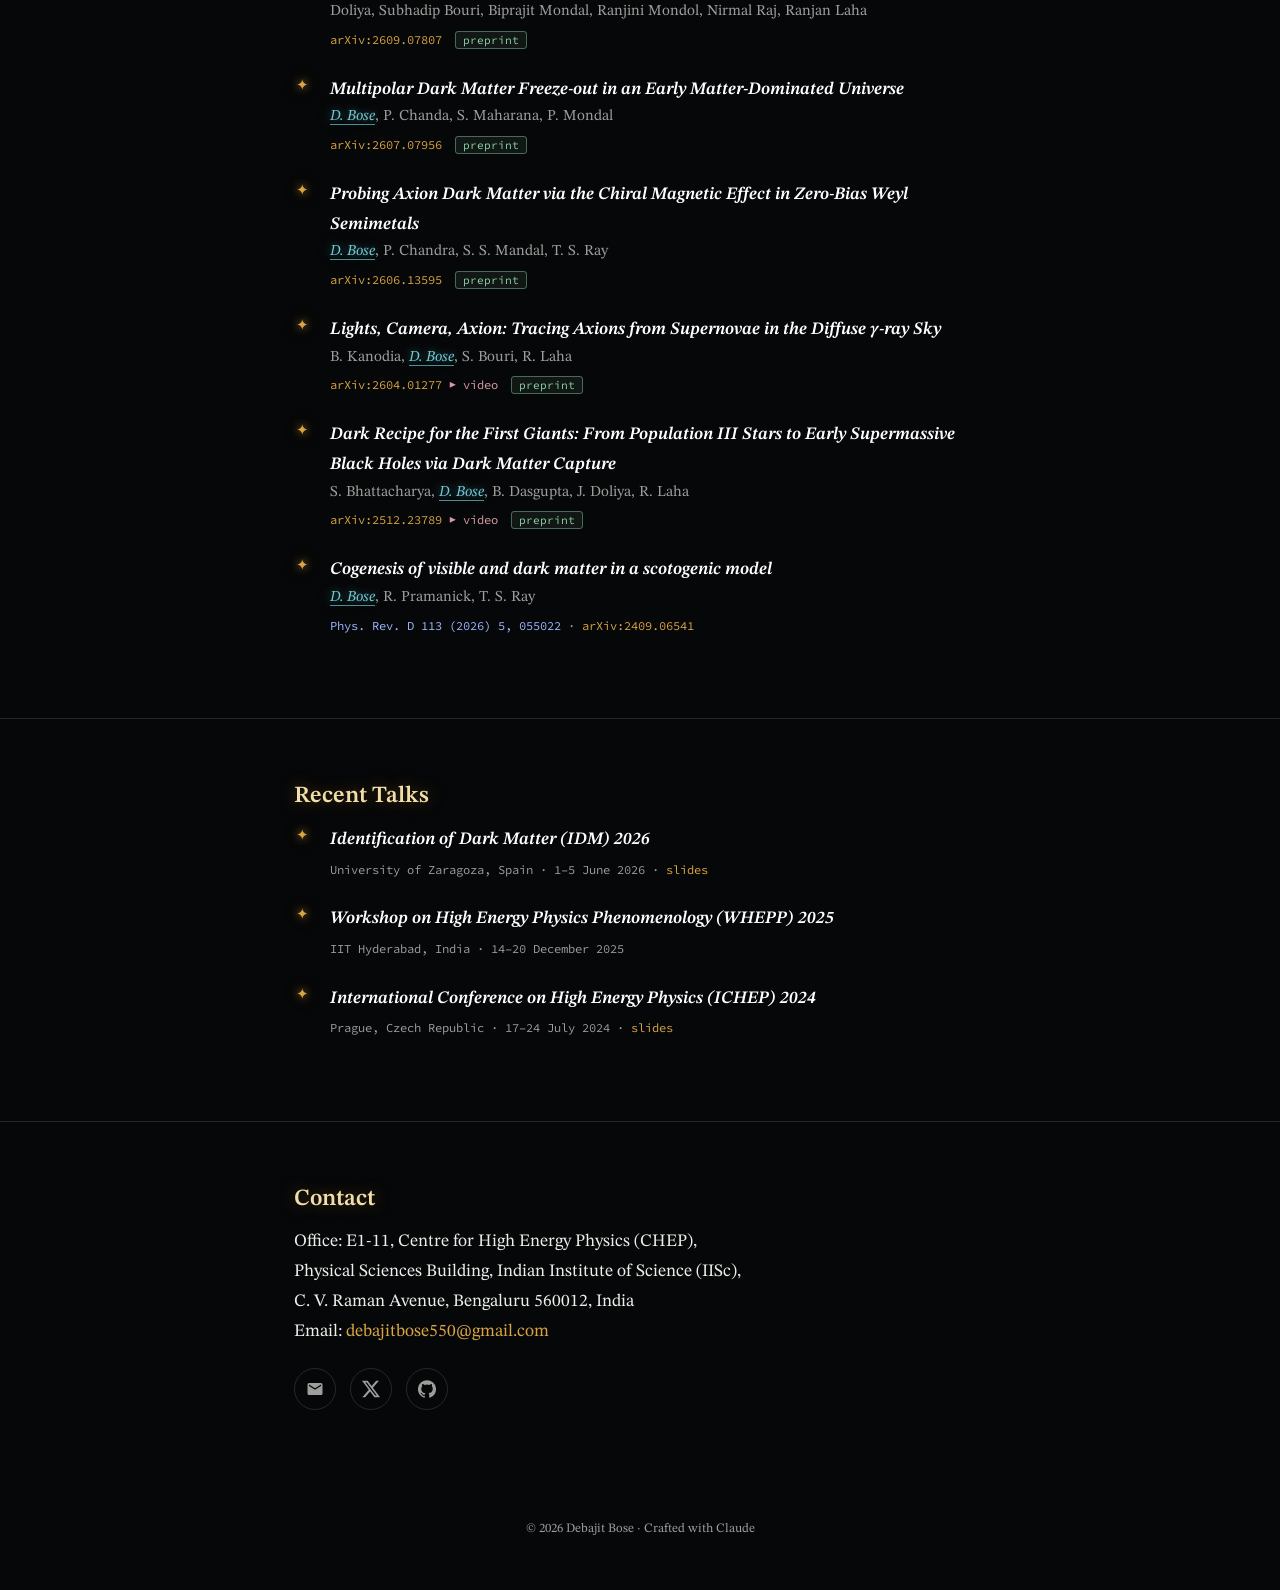
==== commit df4d28dc: "Update index.html" ====
--- a/index.html
+++ b/index.html
@@ -93,6 +93,11 @@
   <!-- To change these, copy entries from publications.html -->
   <ol class="refs">
     <li>
+      <p class="pt">LUX-ZEPLIN's Stairway to Heaνen: limits on elastic scatters of dark matter from solar capture</p>
+      <p class="pa"><em>D. Bose</em>, Akash Kumar Saha, Nirmal Raj, Tarak Nath Maity, Ranjan Laha</p>
+      <p class="pm"><a href="https://arxiv.org/abs/2609.21823">arXiv:2609.21823</a> <span class="tag">preprint</span></p>
+    </li>
+    <li>
       <p class="pt">Not so good νs for Higgsino dark matter as LZ excess: stringent limits from Super-Kamiokande and IceCube</p>
       <p class="pa"><em>D. Bose</em>, Akash Kumar Saha, Deep Jyoti Das, Rinchen Sherpa, Abhijeet Singh, Durba Ghosh, Jaya Doliya, Subhadip Bouri, Biprajit Mondal, Ranjini Mondol, Nirmal Raj, Ranjan Laha</p>
       <p class="pm"><a href="https://arxiv.org/abs/2609.07807">arXiv:2609.07807</a> <span class="tag">preprint</span></p>
